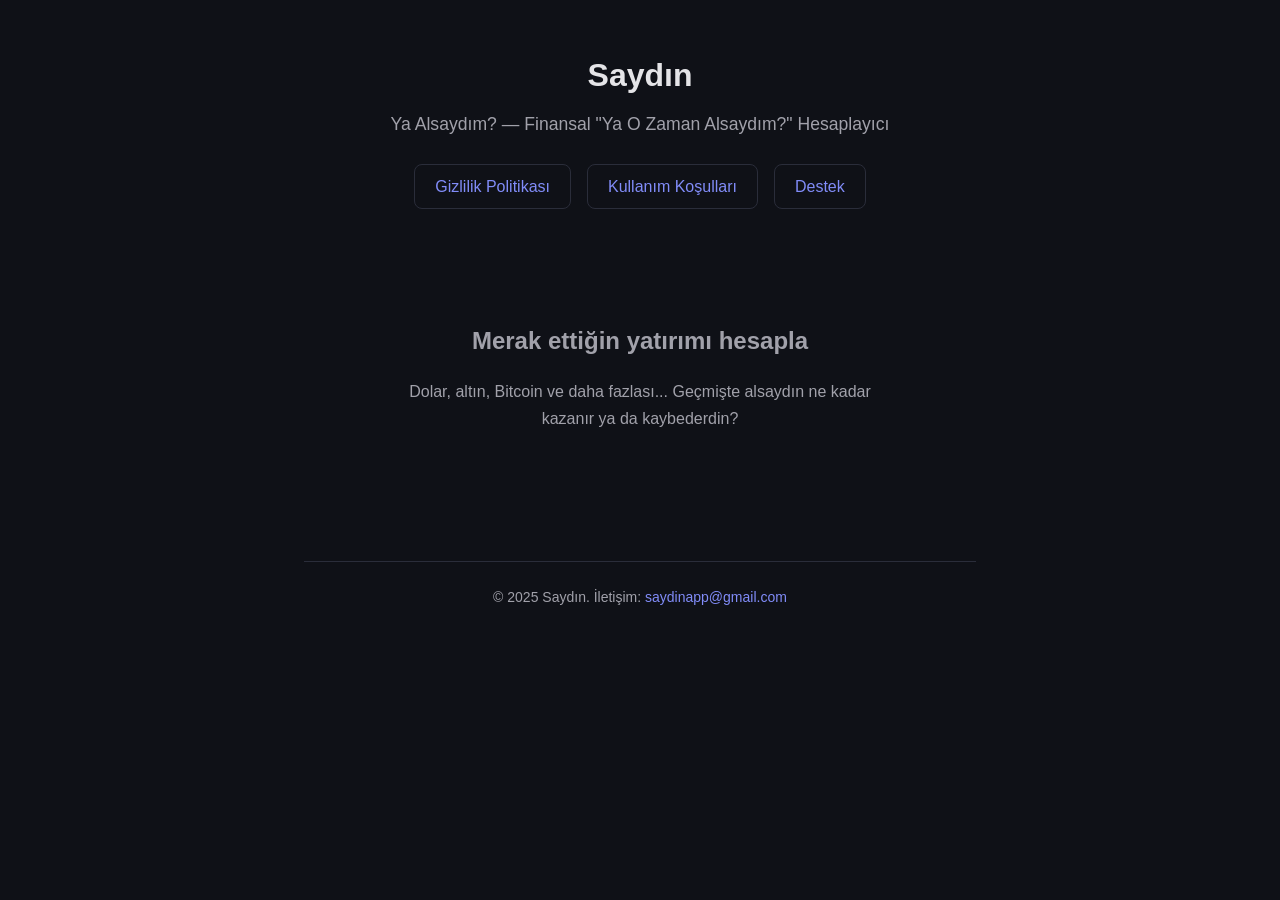
==== docs/index.html @ 5fec0327 "docs: site sayfalarını docs/ altına taşı (GitHub Pages uyumu) Co-Authored-By: Claude Opus 4.6 <norep" ====
<!DOCTYPE html>
<html lang="tr">
<head>
    <meta charset="UTF-8">
    <meta name="viewport" content="width=device-width, initial-scale=1.0">
    <title>Saydın — Ya Alsaydım?</title>
    <style>
        :root {
            --bg: #0f1117;
            --surface: #1a1d27;
            --border: #2a2d3a;
            --text: #e4e4e7;
            --text-muted: #a1a1aa;
            --accent: #6366f1;
            --accent-light: #818cf8;
        }
        * { margin: 0; padding: 0; box-sizing: border-box; }
        body {
            font-family: -apple-system, BlinkMacSystemFont, 'Segoe UI', Roboto, sans-serif;
            background: var(--bg);
            color: var(--text);
            line-height: 1.7;
        }
        .container {
            max-width: 720px;
            margin: 0 auto;
            padding: 48px 24px;
        }
        header {
            text-align: center;
            margin-bottom: 48px;
        }
        header h1 {
            font-size: 2rem;
            font-weight: 700;
            margin-bottom: 8px;
        }
        header p {
            color: var(--text-muted);
            font-size: 1.1rem;
        }
        nav {
            display: flex;
            gap: 16px;
            justify-content: center;
            margin-top: 24px;
        }
        nav a {
            color: var(--accent-light);
            text-decoration: none;
            padding: 8px 20px;
            border: 1px solid var(--border);
            border-radius: 8px;
            transition: all 0.2s;
        }
        nav a:hover {
            background: var(--surface);
            border-color: var(--accent);
        }
        .hero {
            text-align: center;
            padding: 64px 0;
        }
        .hero h2 {
            font-size: 1.5rem;
            margin-bottom: 16px;
            color: var(--text-muted);
        }
        .hero p {
            color: var(--text-muted);
            max-width: 500px;
            margin: 0 auto;
        }
        footer {
            text-align: center;
            margin-top: 64px;
            padding-top: 24px;
            border-top: 1px solid var(--border);
            color: var(--text-muted);
            font-size: 0.875rem;
        }
        footer a { color: var(--accent-light); text-decoration: none; }
    </style>
</head>
<body>
    <div class="container">
        <header>
            <h1>Saydın</h1>
            <p>Ya Alsaydım? — Finansal "Ya O Zaman Alsaydım?" Hesaplayıcı</p>
            <nav>
                <a href="privacy-policy.html">Gizlilik Politikası</a>
                <a href="terms.html">Kullanım Koşulları</a>
                <a href="support.html">Destek</a>
            </nav>
        </header>

        <div class="hero">
            <h2>Merak ettiğin yatırımı hesapla</h2>
            <p>Dolar, altın, Bitcoin ve daha fazlası... Geçmişte alsaydın ne kadar kazanır ya da kaybederdin?</p>
        </div>

        <footer>
            <p>&copy; 2025 Saydın. İletişim: <a href="mailto:saydinapp@gmail.com">saydinapp@gmail.com</a></p>
        </footer>
    </div>
</body>
</html>
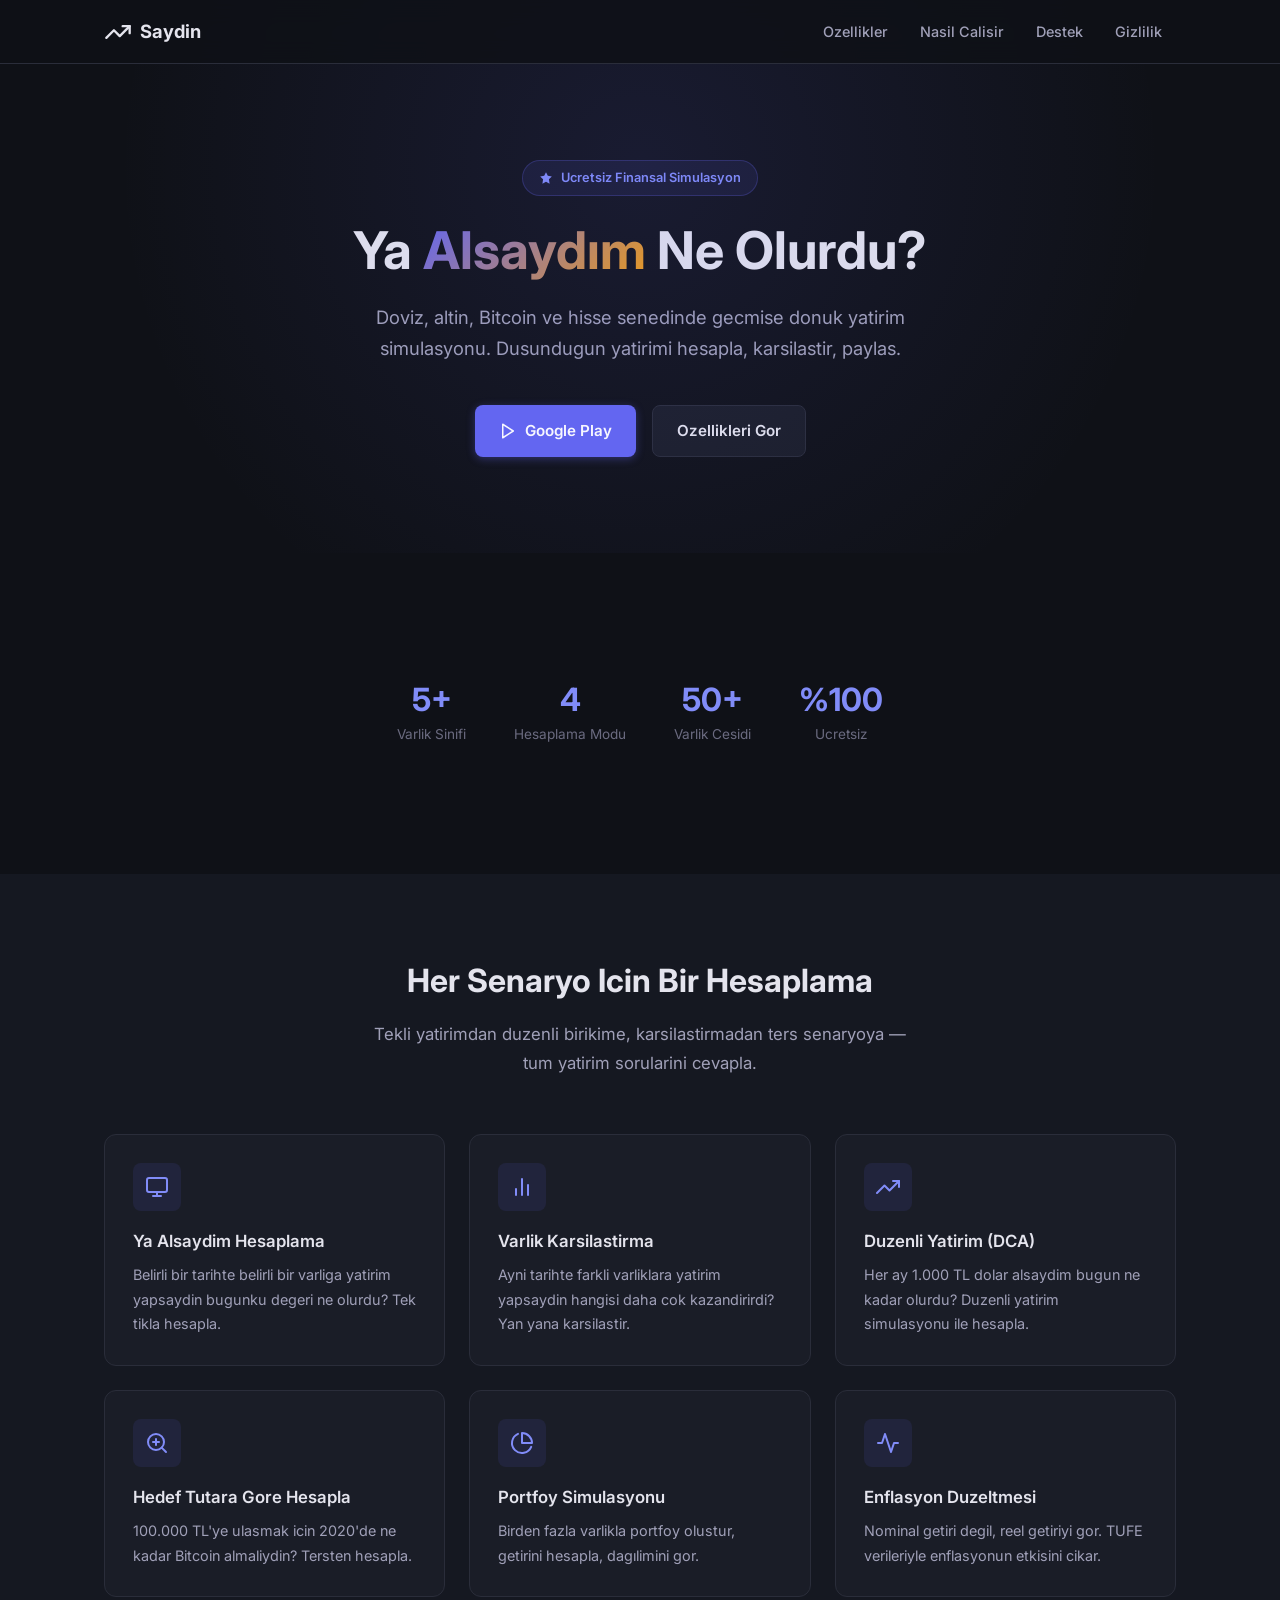
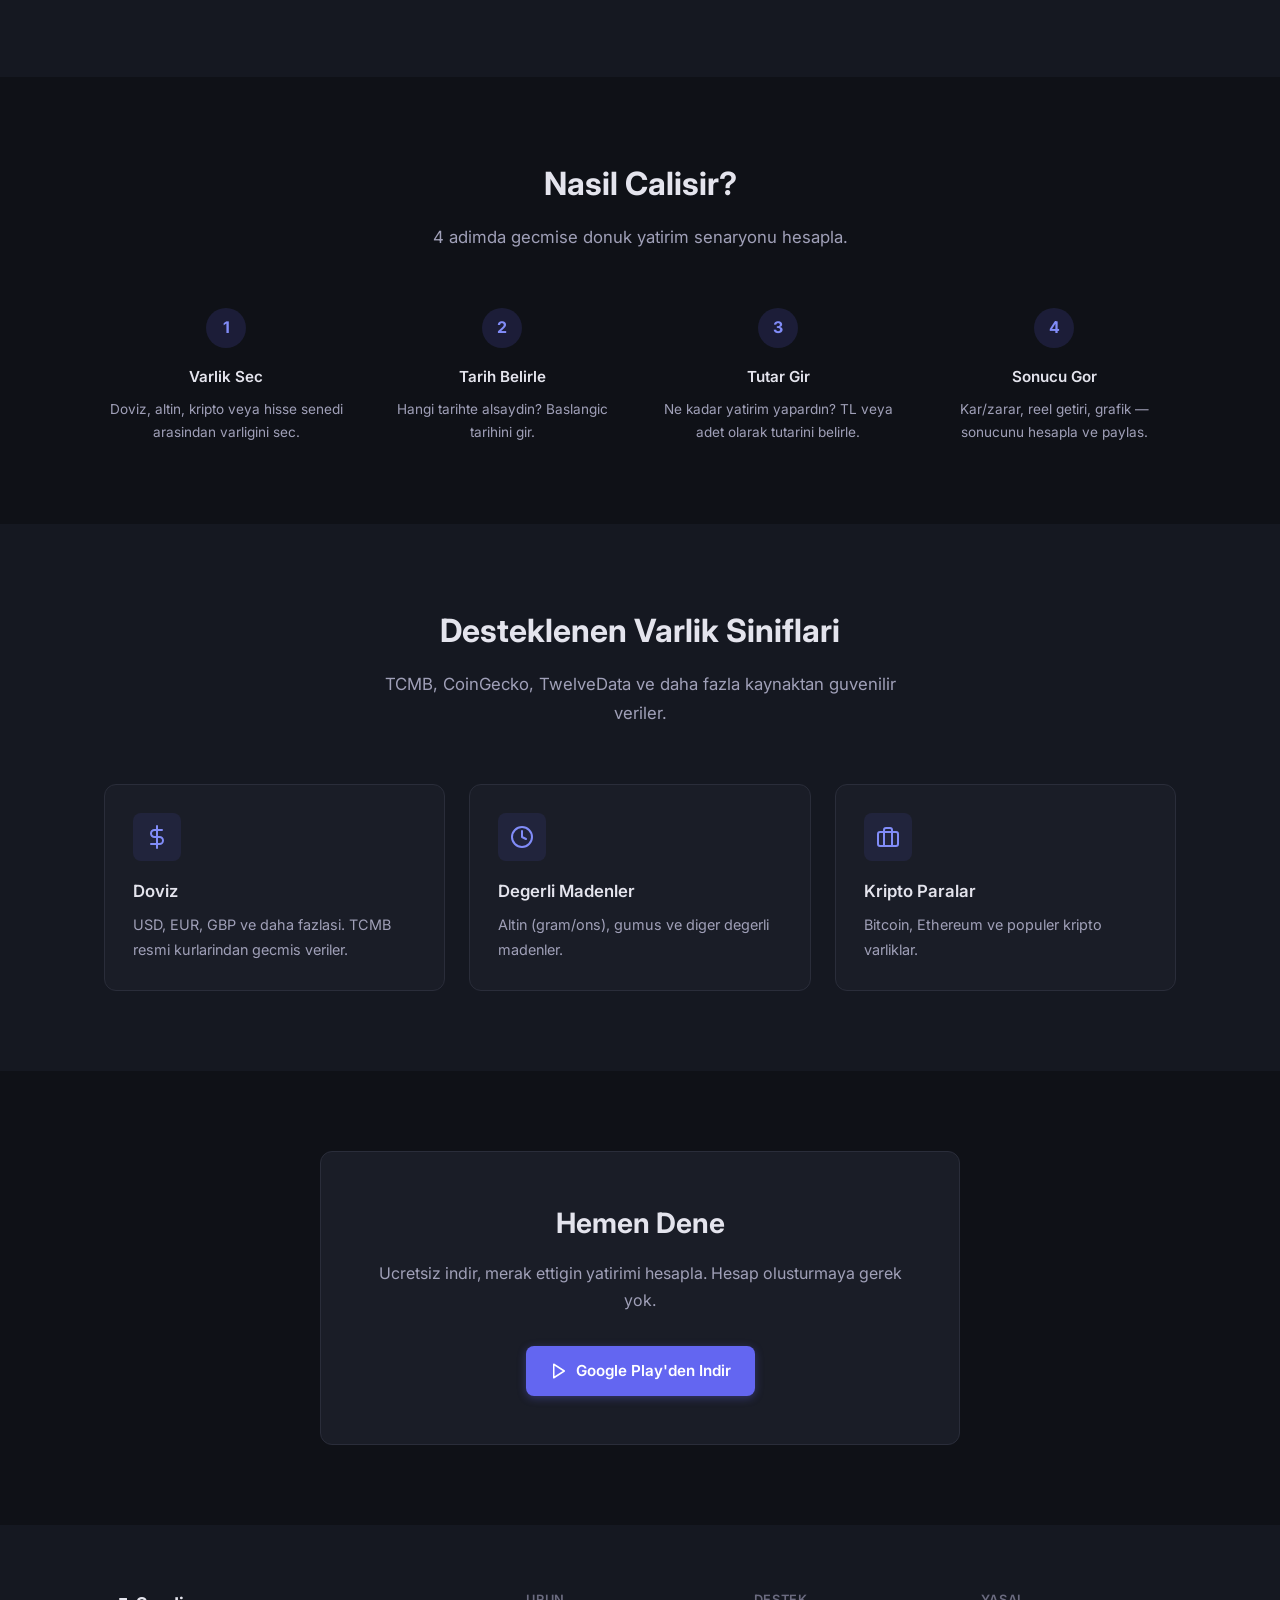
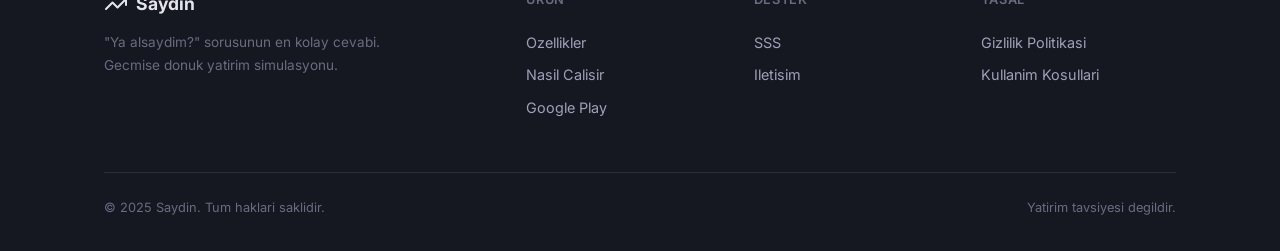
==== commit 30ca22c2: "site update" ====
--- a/docs/index.html
+++ b/docs/index.html
@@ -1,107 +1,268 @@
 <!DOCTYPE html>
 <html lang="tr">
 <head>
-    <meta charset="UTF-8">
-    <meta name="viewport" content="width=device-width, initial-scale=1.0">
-    <title>Saydın — Ya Alsaydım?</title>
-    <style>
-        :root {
-            --bg: #0f1117;
-            --surface: #1a1d27;
-            --border: #2a2d3a;
-            --text: #e4e4e7;
-            --text-muted: #a1a1aa;
-            --accent: #6366f1;
-            --accent-light: #818cf8;
-        }
-        * { margin: 0; padding: 0; box-sizing: border-box; }
-        body {
-            font-family: -apple-system, BlinkMacSystemFont, 'Segoe UI', Roboto, sans-serif;
-            background: var(--bg);
-            color: var(--text);
-            line-height: 1.7;
-        }
-        .container {
-            max-width: 720px;
-            margin: 0 auto;
-            padding: 48px 24px;
-        }
-        header {
-            text-align: center;
-            margin-bottom: 48px;
-        }
-        header h1 {
-            font-size: 2rem;
-            font-weight: 700;
-            margin-bottom: 8px;
-        }
-        header p {
-            color: var(--text-muted);
-            font-size: 1.1rem;
-        }
-        nav {
-            display: flex;
-            gap: 16px;
-            justify-content: center;
-            margin-top: 24px;
-        }
-        nav a {
-            color: var(--accent-light);
-            text-decoration: none;
-            padding: 8px 20px;
-            border: 1px solid var(--border);
-            border-radius: 8px;
-            transition: all 0.2s;
-        }
-        nav a:hover {
-            background: var(--surface);
-            border-color: var(--accent);
-        }
-        .hero {
-            text-align: center;
-            padding: 64px 0;
-        }
-        .hero h2 {
-            font-size: 1.5rem;
-            margin-bottom: 16px;
-            color: var(--text-muted);
-        }
-        .hero p {
-            color: var(--text-muted);
-            max-width: 500px;
-            margin: 0 auto;
-        }
-        footer {
-            text-align: center;
-            margin-top: 64px;
-            padding-top: 24px;
-            border-top: 1px solid var(--border);
-            color: var(--text-muted);
-            font-size: 0.875rem;
-        }
-        footer a { color: var(--accent-light); text-decoration: none; }
-    </style>
+  <meta charset="UTF-8">
+  <meta name="viewport" content="width=device-width, initial-scale=1.0">
+  <title>Saydin — Ya Alsaydim?</title>
+  <meta name="description" content="Gecmiste alsaydin ne kadar kazanir ya da kaybederdin? Doviz, altin, kripto ve hisse senedinde yatirim simulasyonu.">
+  <meta name="theme-color" content="#0f1117">
+  <link rel="stylesheet" href="css/style.css">
 </head>
 <body>
-    <div class="container">
-        <header>
-            <h1>Saydın</h1>
-            <p>Ya Alsaydım? — Finansal "Ya O Zaman Alsaydım?" Hesaplayıcı</p>
-            <nav>
-                <a href="privacy-policy.html">Gizlilik Politikası</a>
-                <a href="terms.html">Kullanım Koşulları</a>
-                <a href="support.html">Destek</a>
-            </nav>
-        </header>
-
-        <div class="hero">
-            <h2>Merak ettiğin yatırımı hesapla</h2>
-            <p>Dolar, altın, Bitcoin ve daha fazlası... Geçmişte alsaydın ne kadar kazanır ya da kaybederdin?</p>
-        </div>
-
-        <footer>
-            <p>&copy; 2025 Saydın. İletişim: <a href="mailto:saydinapp@gmail.com">saydinapp@gmail.com</a></p>
-        </footer>
-    </div>
+
+<!-- ── Navbar ───────────────────────────────────────────────── -->
+<nav class="navbar" role="navigation" aria-label="Ana navigasyon">
+  <div class="container">
+    <a href="index.html" class="nav-brand">
+      <svg viewBox="0 0 24 24" fill="none" stroke="currentColor" stroke-width="2" stroke-linecap="round" stroke-linejoin="round">
+        <polyline points="22 7 13.5 15.5 8.5 10.5 2 17"/>
+        <polyline points="16 7 22 7 22 13"/>
+      </svg>
+      Saydin
+    </a>
+
+    <button class="nav-hamburger" aria-expanded="false" aria-label="Menu">
+      <svg viewBox="0 0 24 24" fill="none" stroke="currentColor" stroke-width="2" stroke-linecap="round" stroke-linejoin="round">
+        <line x1="3" y1="6" x2="21" y2="6"/>
+        <line x1="3" y1="12" x2="21" y2="12"/>
+        <line x1="3" y1="18" x2="21" y2="18"/>
+      </svg>
+    </button>
+
+    <ul class="nav-menu">
+      <li><a href="#features">Ozellikler</a></li>
+      <li><a href="#how">Nasil Calisir</a></li>
+      <li><a href="support.html">Destek</a></li>
+      <li><a href="privacy-policy.html">Gizlilik</a></li>
+    </ul>
+  </div>
+</nav>
+
+<!-- ── Hero ─────────────────────────────────────────────────── -->
+<section class="hero">
+  <div class="hero-badge">
+    <svg width="14" height="14" viewBox="0 0 24 24" fill="currentColor"><path d="M12 2l3.09 6.26L22 9.27l-5 4.87L18.18 22 12 18.56 5.82 22 7 14.14 2 9.27l6.91-1.01z"/></svg>
+    Ucretsiz Finansal Simulasyon
+  </div>
+
+  <h1>Ya <span class="text-gradient hero-rotate" id="heroWord">Alsayd&#305;m</span> Ne Olurdu?</h1>
+
+  <p class="subtitle">Doviz, altin, Bitcoin ve hisse senedinde gecmise donuk yatirim simulasyonu. Dusundugun yatirimi hesapla, karsilastir, paylas.</p>
+
+  <div class="hero-actions">
+    <a href="https://play.google.com/store/apps/details?id=com.saydin.saydin" class="btn btn-primary" target="_blank" rel="noopener">
+      <svg viewBox="0 0 24 24" fill="none" stroke="currentColor" stroke-width="2" stroke-linecap="round" stroke-linejoin="round"><polygon points="5 3 19 12 5 21 5 3"/></svg>
+      Google Play
+    </a>
+    <a href="#features" class="btn btn-secondary">Ozellikleri Gor</a>
+  </div>
+</section>
+
+<!-- ── Stats ────────────────────────────────────────────────── -->
+<div class="section">
+  <div class="container">
+    <div class="stats-row">
+      <div class="stat-item">
+        <div class="stat-value">5+</div>
+        <div class="stat-label">Varlik Sinifi</div>
+      </div>
+      <div class="stat-item">
+        <div class="stat-value">4</div>
+        <div class="stat-label">Hesaplama Modu</div>
+      </div>
+      <div class="stat-item">
+        <div class="stat-value">50+</div>
+        <div class="stat-label">Varlik Cesidi</div>
+      </div>
+      <div class="stat-item">
+        <div class="stat-value">%100</div>
+        <div class="stat-label">Ucretsiz</div>
+      </div>
+    </div>
+  </div>
+</div>
+
+<!-- ── Features ─────────────────────────────────────────────── -->
+<section id="features" class="section section-alt">
+  <div class="container">
+    <div class="section-header">
+      <h2>Her Senaryo Icin Bir Hesaplama</h2>
+      <p>Tekli yatirimdan duzenli birikime, karsilastirmadan ters senaryoya — tum yatirim sorularini cevapla.</p>
+    </div>
+
+    <div class="features-grid">
+      <!-- 1 -->
+      <div class="feature-card">
+        <div class="feature-icon">
+          <svg viewBox="0 0 24 24" fill="none" stroke="currentColor" stroke-width="2" stroke-linecap="round" stroke-linejoin="round"><rect x="2" y="3" width="20" height="14" rx="2"/><line x1="8" y1="21" x2="16" y2="21"/><line x1="12" y1="17" x2="12" y2="21"/></svg>
+        </div>
+        <h3>Ya Alsaydim Hesaplama</h3>
+        <p>Belirli bir tarihte belirli bir varliga yatirim yapsaydin bugunku degeri ne olurdu? Tek tikla hesapla.</p>
+      </div>
+      <!-- 2 -->
+      <div class="feature-card">
+        <div class="feature-icon">
+          <svg viewBox="0 0 24 24" fill="none" stroke="currentColor" stroke-width="2" stroke-linecap="round" stroke-linejoin="round"><line x1="18" y1="20" x2="18" y2="10"/><line x1="12" y1="20" x2="12" y2="4"/><line x1="6" y1="20" x2="6" y2="14"/></svg>
+        </div>
+        <h3>Varlik Karsilastirma</h3>
+        <p>Ayni tarihte farkli varliklara yatirim yapsaydin hangisi daha cok kazandirirdi? Yan yana karsilastir.</p>
+      </div>
+      <!-- 3 -->
+      <div class="feature-card">
+        <div class="feature-icon">
+          <svg viewBox="0 0 24 24" fill="none" stroke="currentColor" stroke-width="2" stroke-linecap="round" stroke-linejoin="round"><polyline points="23 6 13.5 15.5 8.5 10.5 1 18"/><polyline points="17 6 23 6 23 12"/></svg>
+        </div>
+        <h3>Duzenli Yatirim (DCA)</h3>
+        <p>Her ay 1.000 TL dolar alsaydim bugun ne kadar olurdu? Duzenli yatirim simulasyonu ile hesapla.</p>
+      </div>
+      <!-- 4 -->
+      <div class="feature-card">
+        <div class="feature-icon">
+          <svg viewBox="0 0 24 24" fill="none" stroke="currentColor" stroke-width="2" stroke-linecap="round" stroke-linejoin="round"><circle cx="11" cy="11" r="8"/><line x1="21" y1="21" x2="16.65" y2="16.65"/><line x1="8" y1="11" x2="14" y2="11"/><line x1="11" y1="8" x2="11" y2="14"/></svg>
+        </div>
+        <h3>Hedef Tutara Gore Hesapla</h3>
+        <p>100.000 TL'ye ulasmak icin 2020'de ne kadar Bitcoin almaliydin? Tersten hesapla.</p>
+      </div>
+      <!-- 5 -->
+      <div class="feature-card">
+        <div class="feature-icon">
+          <svg viewBox="0 0 24 24" fill="none" stroke="currentColor" stroke-width="2" stroke-linecap="round" stroke-linejoin="round"><path d="M21.21 15.89A10 10 0 1 1 8 2.83"/><path d="M22 12A10 10 0 0 0 12 2v10z"/></svg>
+        </div>
+        <h3>Portfoy Simulasyonu</h3>
+        <p>Birden fazla varlikla portfoy olustur, getirini hesapla, dagılimini gor.</p>
+      </div>
+      <!-- 6 -->
+      <div class="feature-card">
+        <div class="feature-icon">
+          <svg viewBox="0 0 24 24" fill="none" stroke="currentColor" stroke-width="2" stroke-linecap="round" stroke-linejoin="round"><polyline points="22 12 18 12 15 21 9 3 6 12 2 12"/></svg>
+        </div>
+        <h3>Enflasyon Duzeltmesi</h3>
+        <p>Nominal getiri degil, reel getiriyi gor. TUFE verileriyle enflasyonun etkisini cikar.</p>
+      </div>
+    </div>
+  </div>
+</section>
+
+<!-- ── How It Works ─────────────────────────────────────────── -->
+<section id="how" class="section">
+  <div class="container">
+    <div class="section-header">
+      <h2>Nasil Calisir?</h2>
+      <p>4 adimda gecmise donuk yatirim senaryonu hesapla.</p>
+    </div>
+
+    <div class="steps-grid">
+      <div class="step-card">
+        <div class="step-number">1</div>
+        <h3>Varlik Sec</h3>
+        <p>Doviz, altin, kripto veya hisse senedi arasindan varligini sec.</p>
+      </div>
+      <div class="step-card">
+        <div class="step-number">2</div>
+        <h3>Tarih Belirle</h3>
+        <p>Hangi tarihte alsaydin? Baslangic tarihini gir.</p>
+      </div>
+      <div class="step-card">
+        <div class="step-number">3</div>
+        <h3>Tutar Gir</h3>
+        <p>Ne kadar yatirim yapardın? TL veya adet olarak tutarini belirle.</p>
+      </div>
+      <div class="step-card">
+        <div class="step-number">4</div>
+        <h3>Sonucu Gor</h3>
+        <p>Kar/zarar, reel getiri, grafik — sonucunu hesapla ve paylas.</p>
+      </div>
+    </div>
+  </div>
+</section>
+
+<!-- ── Assets ───────────────────────────────────────────────── -->
+<section class="section section-alt">
+  <div class="container">
+    <div class="section-header">
+      <h2>Desteklenen Varlik Siniflari</h2>
+      <p>TCMB, CoinGecko, TwelveData ve daha fazla kaynaktan guvenilir veriler.</p>
+    </div>
+
+    <div class="features-grid">
+      <div class="feature-card">
+        <div class="feature-icon">
+          <svg viewBox="0 0 24 24" fill="none" stroke="currentColor" stroke-width="2" stroke-linecap="round" stroke-linejoin="round"><line x1="12" y1="1" x2="12" y2="23"/><path d="M17 5H9.5a3.5 3.5 0 0 0 0 7h5a3.5 3.5 0 0 1 0 7H6"/></svg>
+        </div>
+        <h3>Doviz</h3>
+        <p>USD, EUR, GBP ve daha fazlasi. TCMB resmi kurlarindan gecmis veriler.</p>
+      </div>
+      <div class="feature-card">
+        <div class="feature-icon">
+          <svg viewBox="0 0 24 24" fill="none" stroke="currentColor" stroke-width="2" stroke-linecap="round" stroke-linejoin="round"><circle cx="12" cy="12" r="10"/><path d="M12 6v6l4 2"/></svg>
+        </div>
+        <h3>Degerli Madenler</h3>
+        <p>Altin (gram/ons), gumus ve diger degerli madenler.</p>
+      </div>
+      <div class="feature-card">
+        <div class="feature-icon">
+          <svg viewBox="0 0 24 24" fill="none" stroke="currentColor" stroke-width="2" stroke-linecap="round" stroke-linejoin="round"><rect x="2" y="7" width="20" height="14" rx="2" ry="2"/><path d="M16 21V5a2 2 0 0 0-2-2h-4a2 2 0 0 0-2 2v16"/></svg>
+        </div>
+        <h3>Kripto Paralar</h3>
+        <p>Bitcoin, Ethereum ve populer kripto varliklar.</p>
+      </div>
+    </div>
+  </div>
+</section>
+
+<!-- ── CTA ──────────────────────────────────────────────────── -->
+<section class="section">
+  <div class="container">
+    <div class="cta-card">
+      <h2>Hemen Dene</h2>
+      <p>Ucretsiz indir, merak ettigin yatirimi hesapla. Hesap olusturmaya gerek yok.</p>
+      <a href="https://play.google.com/store/apps/details?id=com.saydin.saydin" class="btn btn-primary" target="_blank" rel="noopener">
+        <svg viewBox="0 0 24 24" fill="none" stroke="currentColor" stroke-width="2" stroke-linecap="round" stroke-linejoin="round"><polygon points="5 3 19 12 5 21 5 3"/></svg>
+        Google Play'den Indir
+      </a>
+    </div>
+  </div>
+</section>
+
+<!-- ── Footer ──────────────────────────────────────────────── -->
+<footer class="footer">
+  <div class="container">
+    <div class="footer-grid">
+      <div class="footer-brand">
+        <div class="footer-brand-name">
+          <svg width="24" height="24" viewBox="0 0 24 24" fill="none" stroke="currentColor" stroke-width="2" stroke-linecap="round" stroke-linejoin="round"><polyline points="22 7 13.5 15.5 8.5 10.5 2 17"/><polyline points="16 7 22 7 22 13"/></svg>
+          Saydin
+        </div>
+        <p>"Ya alsaydim?" sorusunun en kolay cevabi. Gecmise donuk yatirim simulasyonu.</p>
+      </div>
+
+      <div class="footer-col">
+        <h4>Urun</h4>
+        <a href="#features">Ozellikler</a>
+        <a href="#how">Nasil Calisir</a>
+        <a href="https://play.google.com/store/apps/details?id=com.saydin.saydin" target="_blank" rel="noopener">Google Play</a>
+      </div>
+
+      <div class="footer-col">
+        <h4>Destek</h4>
+        <a href="support.html">SSS</a>
+        <a href="mailto:saydinapp@gmail.com">Iletisim</a>
+      </div>
+
+      <div class="footer-col">
+        <h4>Yasal</h4>
+        <a href="privacy-policy.html">Gizlilik Politikasi</a>
+        <a href="terms.html">Kullanim Kosullari</a>
+      </div>
+    </div>
+
+    <div class="footer-bottom">
+      <span>&copy; 2025 Saydin. Tum haklari saklidir.</span>
+      <span>Yatirim tavsiyesi degildir.</span>
+    </div>
+  </div>
+</footer>
+
+<script src="js/main.js"></script>
 </body>
 </html>
--- a/docs/css/style.css
+++ b/docs/css/style.css
@@ -0,0 +1,375 @@
+/* ============================================================
+   Saydin — Site Stylesheet
+   Dark-first, responsive, Inter font, Indigo accent
+   ============================================================ */
+
+/* --- Fonts ------------------------------------------------- */
+@import url('https://fonts.googleapis.com/css2?family=Inter:wght@400;500;600;700&display=swap');
+
+/* --- Design Tokens ----------------------------------------- */
+:root {
+  --primary: #6366f1;
+  --primary-dark: #4f46e5;
+  --primary-light: #818cf8;
+  --accent: #f59e0b;
+  --green: #22c55e;
+  --red: #ef4444;
+
+  --bg: #0f1117;
+  --bg-alt: #151821;
+  --bg-card: #1a1d27;
+  --text: #e4e4ed;
+  --text-secondary: #a0a0b8;
+  --text-muted: #6b6b80;
+  --border: #2a2d3a;
+
+  --font: 'Inter', -apple-system, BlinkMacSystemFont, 'Segoe UI', Roboto, sans-serif;
+  --max-width: 1120px;
+  --radius: 12px;
+  --radius-sm: 8px;
+  --shadow: 0 1px 3px rgba(0,0,0,.2), 0 4px 12px rgba(0,0,0,.15);
+  --shadow-lg: 0 4px 16px rgba(0,0,0,.25), 0 12px 40px rgba(0,0,0,.2);
+  --transition: .25s cubic-bezier(.4,0,.2,1);
+}
+
+/* --- Reset ------------------------------------------------- */
+*, *::before, *::after { margin: 0; padding: 0; box-sizing: border-box; }
+
+html { scroll-behavior: smooth; }
+
+body {
+  font-family: var(--font);
+  background: var(--bg);
+  color: var(--text);
+  line-height: 1.7;
+  -webkit-font-smoothing: antialiased;
+}
+
+a { color: var(--primary-light); text-decoration: none; transition: color var(--transition); }
+a:hover { color: var(--primary); }
+
+img { max-width: 100%; height: auto; display: block; }
+
+::selection { background: rgba(99,102,241,.3); color: #fff; }
+
+/* --- Scrollbar --------------------------------------------- */
+::-webkit-scrollbar { width: 6px; height: 6px; }
+::-webkit-scrollbar-track { background: transparent; }
+::-webkit-scrollbar-thumb { background: var(--border); border-radius: 3px; }
+::-webkit-scrollbar-thumb:hover { background: var(--text-muted); }
+
+/* --- Utilities --------------------------------------------- */
+.container { max-width: var(--max-width); margin: 0 auto; padding: 0 1.5rem; }
+.container-narrow { max-width: 720px; margin: 0 auto; padding: 0 1.5rem; }
+.section { padding: 5rem 0; }
+.section-alt { background: var(--bg-alt); }
+.text-center { text-align: center; }
+.text-gradient {
+  background: linear-gradient(135deg, var(--primary), var(--accent));
+  -webkit-background-clip: text;
+  -webkit-text-fill-color: transparent;
+  background-clip: text;
+}
+.sr-only {
+  position: absolute; width: 1px; height: 1px; padding: 0;
+  margin: -1px; overflow: hidden; clip: rect(0,0,0,0);
+  white-space: nowrap; border-width: 0;
+}
+
+/* --- Section Header ---------------------------------------- */
+.section-header { text-align: center; margin-bottom: 3.5rem; }
+.section-header h2 { font-size: 2rem; font-weight: 700; margin-bottom: .75rem; }
+.section-header p { color: var(--text-secondary); max-width: 560px; margin: 0 auto; font-size: 1.05rem; }
+
+/* ============================================================
+   NAVBAR
+   ============================================================ */
+.navbar {
+  position: fixed; top: 0; left: 0; right: 0; z-index: 100;
+  height: 64px;
+  background: rgba(15,17,23,.85);
+  backdrop-filter: blur(12px);
+  -webkit-backdrop-filter: blur(12px);
+  border-bottom: 1px solid var(--border);
+  display: flex; align-items: center;
+}
+.navbar .container {
+  display: flex; align-items: center; justify-content: space-between; width: 100%;
+}
+.nav-brand {
+  display: flex; align-items: center; gap: .5rem;
+  font-size: 1.15rem; font-weight: 700; color: var(--text);
+  text-decoration: none;
+}
+.nav-brand:hover { color: var(--text); }
+.nav-brand svg { width: 28px; height: 28px; }
+
+.nav-menu { display: flex; align-items: center; gap: .25rem; list-style: none; }
+.nav-menu a {
+  padding: .5rem .875rem; border-radius: var(--radius-sm);
+  color: var(--text-secondary); font-size: .9rem; font-weight: 500;
+  transition: all var(--transition);
+}
+.nav-menu a:hover, .nav-menu a.active {
+  color: var(--text); background: rgba(99,102,241,.1);
+}
+
+.nav-hamburger {
+  display: none; background: none; border: none; cursor: pointer;
+  color: var(--text); padding: .5rem;
+}
+.nav-hamburger svg { width: 24px; height: 24px; }
+
+@media (max-width: 768px) {
+  .nav-hamburger { display: flex; }
+  .nav-menu {
+    display: none; position: absolute; top: 64px; left: 0; right: 0;
+    background: rgba(15,17,23,.97); backdrop-filter: blur(12px);
+    flex-direction: column; padding: 1rem; gap: .25rem;
+    border-bottom: 1px solid var(--border);
+  }
+  .nav-menu.open { display: flex; }
+  .nav-menu a { width: 100%; padding: .75rem 1rem; }
+}
+
+/* ============================================================
+   HERO
+   ============================================================ */
+.hero {
+  text-align: center;
+  padding: 10rem 1.5rem 6rem;
+  position: relative; overflow: hidden;
+}
+.hero::before {
+  content: ''; position: absolute; inset: 0;
+  background: radial-gradient(circle at 50% 30%, rgba(99,102,241,.12), transparent 70%);
+  pointer-events: none;
+}
+.hero-badge {
+  display: inline-flex; align-items: center; gap: .5rem;
+  padding: .375rem 1rem; border-radius: 999px;
+  background: rgba(99,102,241,.1); border: 1px solid rgba(99,102,241,.25);
+  font-size: .8rem; font-weight: 600; color: var(--primary-light);
+  margin-bottom: 1.5rem;
+}
+.hero h1 {
+  font-size: clamp(2.25rem, 5vw, 3.25rem);
+  font-weight: 700; line-height: 1.2; margin-bottom: 1.25rem;
+}
+.hero-rotate {
+  display: inline-block;
+  transition: opacity .5s ease, transform .5s ease;
+}
+.hero-rotate.fade-out {
+  opacity: 0;
+  transform: translateY(-12px);
+}
+.hero-rotate.fade-in {
+  opacity: 1;
+  transform: translateY(0);
+}
+.hero .subtitle {
+  color: var(--text-secondary); font-size: 1.15rem;
+  max-width: 540px; margin: 0 auto 2.5rem;
+}
+.hero-actions {
+  display: flex; gap: 1rem; justify-content: center; flex-wrap: wrap;
+}
+
+/* --- Buttons ----------------------------------------------- */
+.btn {
+  display: inline-flex; align-items: center; gap: .5rem;
+  padding: .75rem 1.5rem; border-radius: var(--radius-sm);
+  font-size: .95rem; font-weight: 600; border: none; cursor: pointer;
+  transition: all var(--transition); text-decoration: none;
+}
+.btn-primary {
+  background: var(--primary); color: #fff;
+  box-shadow: 0 2px 8px rgba(99,102,241,.35);
+}
+.btn-primary:hover {
+  background: var(--primary-dark); color: #fff;
+  transform: translateY(-1px);
+  box-shadow: 0 4px 16px rgba(99,102,241,.4);
+}
+.btn-secondary {
+  background: var(--bg-card); color: var(--text);
+  border: 1px solid var(--border);
+}
+.btn-secondary:hover {
+  background: var(--bg-alt); color: var(--text);
+  border-color: var(--primary); transform: translateY(-1px);
+}
+.btn svg { width: 18px; height: 18px; }
+
+/* ============================================================
+   FEATURE CARDS
+   ============================================================ */
+.features-grid {
+  display: grid;
+  grid-template-columns: repeat(3, 1fr);
+  gap: 1.5rem;
+}
+.feature-card {
+  background: var(--bg-card); border: 1px solid var(--border);
+  border-radius: var(--radius); padding: 1.75rem;
+  transition: all var(--transition);
+}
+.feature-card:hover {
+  transform: translateY(-2px);
+  box-shadow: var(--shadow);
+  border-color: rgba(99,102,241,.3);
+}
+.feature-icon {
+  width: 48px; height: 48px; border-radius: var(--radius-sm);
+  background: rgba(99,102,241,.1);
+  display: flex; align-items: center; justify-content: center;
+  margin-bottom: 1rem; color: var(--primary-light);
+}
+.feature-icon svg { width: 24px; height: 24px; }
+.feature-card h3 { font-size: 1.05rem; font-weight: 600; margin-bottom: .5rem; }
+.feature-card p { color: var(--text-secondary); font-size: .9rem; margin: 0; }
+
+@media (max-width: 900px) { .features-grid { grid-template-columns: repeat(2, 1fr); } }
+@media (max-width: 560px) { .features-grid { grid-template-columns: 1fr; } }
+
+/* ============================================================
+   STATS ROW
+   ============================================================ */
+.stats-row {
+  display: flex; justify-content: center; gap: 3rem; flex-wrap: wrap;
+  padding: 3rem 0;
+}
+.stat-item { text-align: center; }
+.stat-value {
+  font-size: 2rem; font-weight: 700; color: var(--primary-light);
+  line-height: 1.2;
+}
+.stat-label { color: var(--text-muted); font-size: .85rem; margin-top: .25rem; }
+
+/* ============================================================
+   HOW IT WORKS
+   ============================================================ */
+.steps-grid {
+  display: grid; grid-template-columns: repeat(4, 1fr); gap: 2rem;
+}
+.step-card { text-align: center; }
+.step-number {
+  width: 40px; height: 40px; border-radius: 50%;
+  background: rgba(99,102,241,.15); color: var(--primary-light);
+  display: inline-flex; align-items: center; justify-content: center;
+  font-size: 1rem; font-weight: 700; margin-bottom: 1rem;
+}
+.step-card h3 { font-size: .95rem; font-weight: 600; margin-bottom: .5rem; }
+.step-card p { color: var(--text-secondary); font-size: .85rem; }
+
+@media (max-width: 768px) { .steps-grid { grid-template-columns: repeat(2, 1fr); } }
+@media (max-width: 480px) { .steps-grid { grid-template-columns: 1fr; } }
+
+/* ============================================================
+   CTA SECTION
+   ============================================================ */
+.cta-card {
+  background: var(--bg-card); border: 1px solid var(--border);
+  border-radius: var(--radius); padding: 3rem;
+  max-width: 640px; margin: 0 auto; text-align: center;
+}
+.cta-card h2 { font-size: 1.75rem; font-weight: 700; margin-bottom: .75rem; }
+.cta-card p { color: var(--text-secondary); margin-bottom: 2rem; }
+
+/* ============================================================
+   FOOTER
+   ============================================================ */
+.footer { background: var(--bg-alt); padding: 4rem 0 2rem; }
+.footer-grid {
+  display: grid; grid-template-columns: 2fr 1fr 1fr 1fr; gap: 2rem;
+}
+.footer-brand { max-width: 280px; }
+.footer-brand-name {
+  display: flex; align-items: center; gap: .5rem;
+  font-size: 1.1rem; font-weight: 700; margin-bottom: .75rem; color: var(--text);
+}
+.footer-brand-name svg { width: 24px; height: 24px; }
+.footer-brand p { color: var(--text-muted); font-size: .85rem; }
+.footer-col h4 {
+  font-size: .8rem; font-weight: 600; text-transform: uppercase;
+  letter-spacing: .05em; color: var(--text-muted); margin-bottom: 1rem;
+}
+.footer-col a {
+  display: block; color: var(--text-secondary); font-size: .9rem;
+  padding: .25rem 0; transition: color var(--transition);
+}
+.footer-col a:hover { color: var(--text); }
+.footer-bottom {
+  display: flex; justify-content: space-between; align-items: center;
+  margin-top: 3rem; padding-top: 1.5rem; border-top: 1px solid var(--border);
+  font-size: .8rem; color: var(--text-muted);
+}
+
+@media (max-width: 768px) {
+  .footer-grid { grid-template-columns: 1fr 1fr; }
+  .footer-brand { grid-column: span 2; max-width: 100%; }
+  .footer-bottom { flex-direction: column; gap: .5rem; text-align: center; }
+}
+@media (max-width: 480px) {
+  .footer-grid { grid-template-columns: 1fr; }
+  .footer-brand { grid-column: span 1; }
+}
+
+/* ============================================================
+   LEGAL PAGES (Privacy, Terms, Support)
+   ============================================================ */
+.legal-page { padding: 8rem 0 5rem; }
+.legal-page .back {
+  display: inline-flex; align-items: center; gap: .375rem;
+  font-size: .9rem; color: var(--text-secondary); margin-bottom: 2rem;
+}
+.legal-page .back:hover { color: var(--primary-light); }
+.legal-page h1 { font-size: 2rem; font-weight: 700; margin-bottom: .5rem; }
+.legal-page .updated {
+  color: var(--text-muted); font-size: .875rem;
+  padding-bottom: 1.5rem; border-bottom: 1px solid var(--border);
+  margin-bottom: 2rem;
+}
+.legal-page h2 {
+  font-size: 1.15rem; font-weight: 600; margin-top: 2.5rem; margin-bottom: .75rem;
+  color: var(--primary-light);
+}
+.legal-page p, .legal-page li { color: var(--text-secondary); margin-bottom: .75rem; }
+.legal-page ul { padding-left: 1.5rem; }
+.legal-page li { margin-bottom: .5rem; }
+.legal-page table { width: 100%; border-collapse: collapse; margin: 1rem 0; }
+.legal-page th, .legal-page td {
+  text-align: left; padding: .625rem .75rem;
+  border-bottom: 1px solid var(--border); font-size: .9rem;
+}
+.legal-page th { color: var(--text); font-weight: 600; }
+.legal-page td { color: var(--text-secondary); }
+
+.highlight-box {
+  background: var(--bg-card); border: 1px solid var(--border);
+  border-radius: var(--radius-sm); padding: 1rem 1.25rem;
+  margin: 1rem 0;
+}
+.highlight-box strong { color: var(--text); }
+
+/* FAQ */
+.faq-item {
+  background: var(--bg-card); border: 1px solid var(--border);
+  border-radius: var(--radius-sm); padding: 1.25rem 1.5rem; margin: .75rem 0;
+  transition: border-color var(--transition);
+}
+.faq-item:hover { border-color: rgba(99,102,241,.3); }
+.faq-item strong { color: var(--text); display: block; margin-bottom: .5rem; font-size: .95rem; }
+.faq-item p { margin: 0; font-size: .9rem; }
+
+/* Contact card */
+.contact-card {
+  background: var(--bg-card); border: 1px solid var(--border);
+  border-radius: var(--radius); padding: 2rem; text-align: center;
+  margin: 1.5rem 0;
+}
+.contact-card .email {
+  display: inline-block; margin-top: .75rem;
+  font-size: 1.15rem; font-weight: 600; color: var(--primary-light);
+}
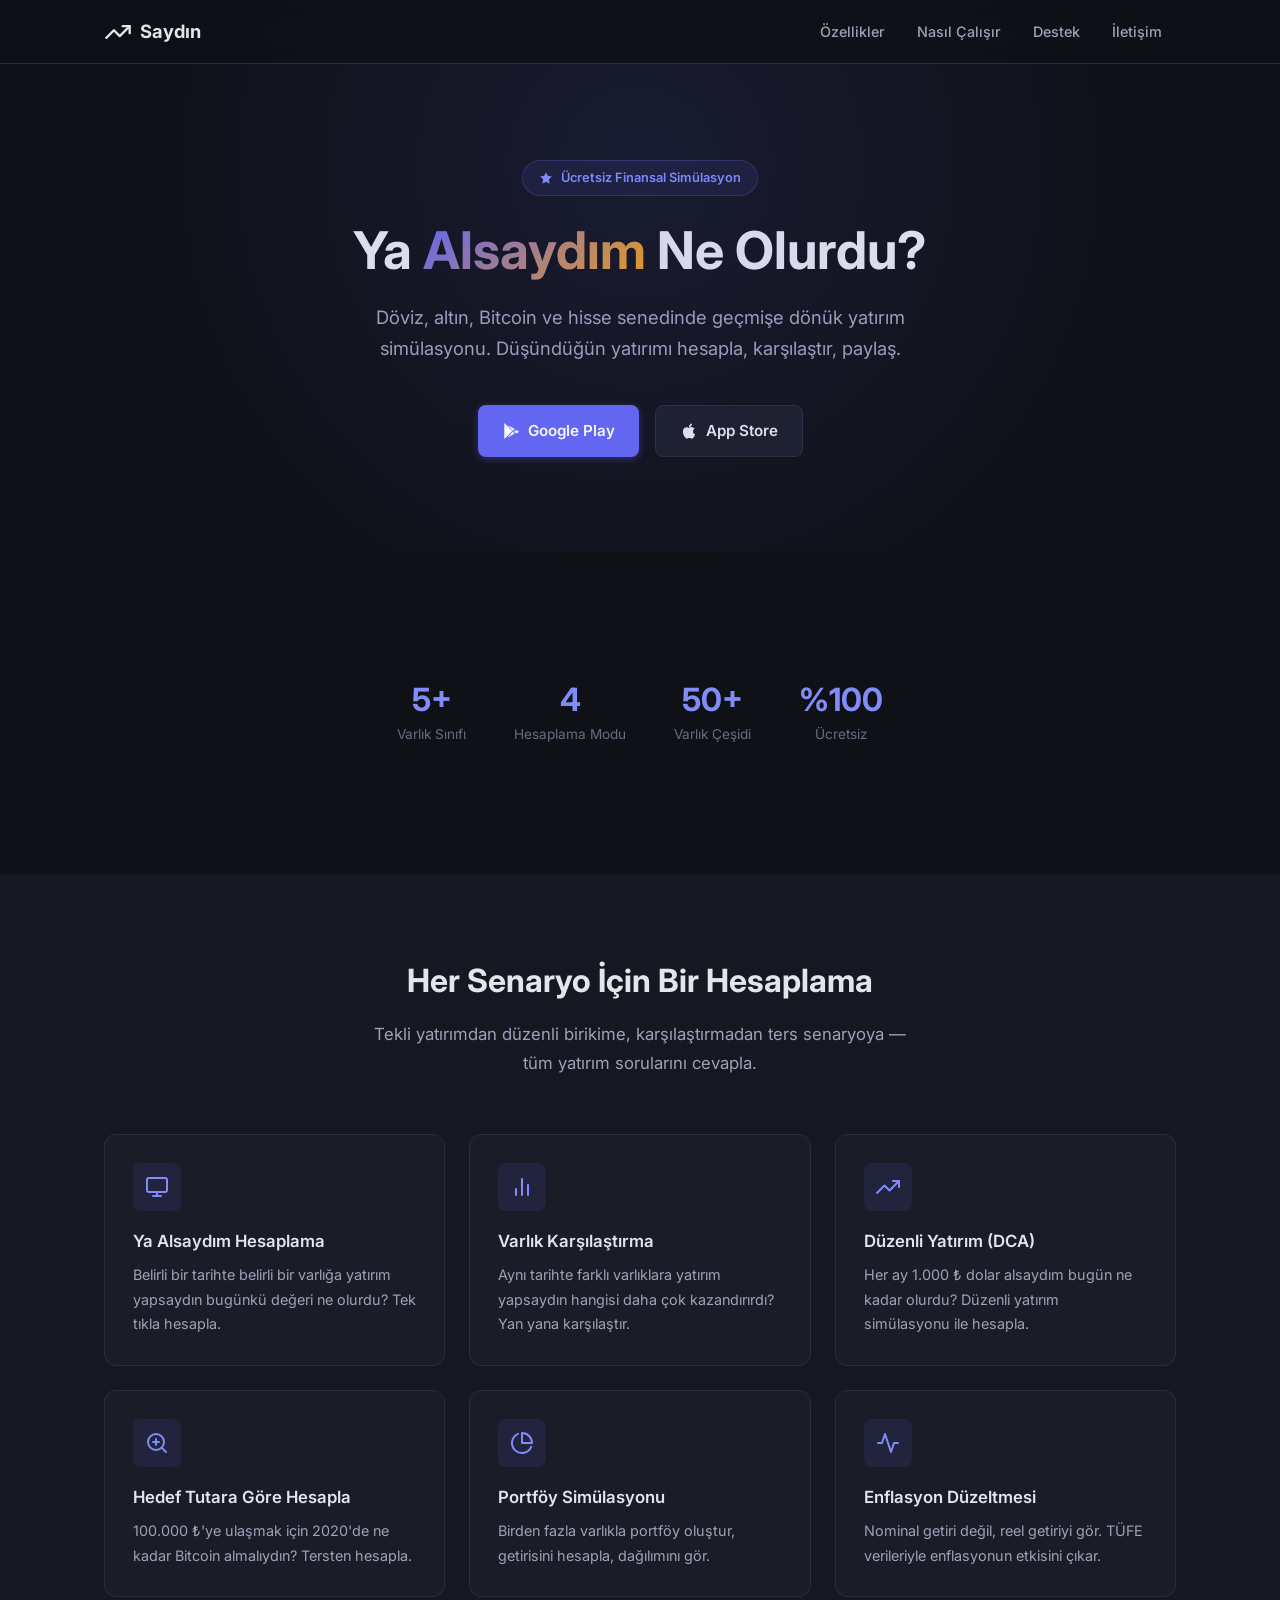
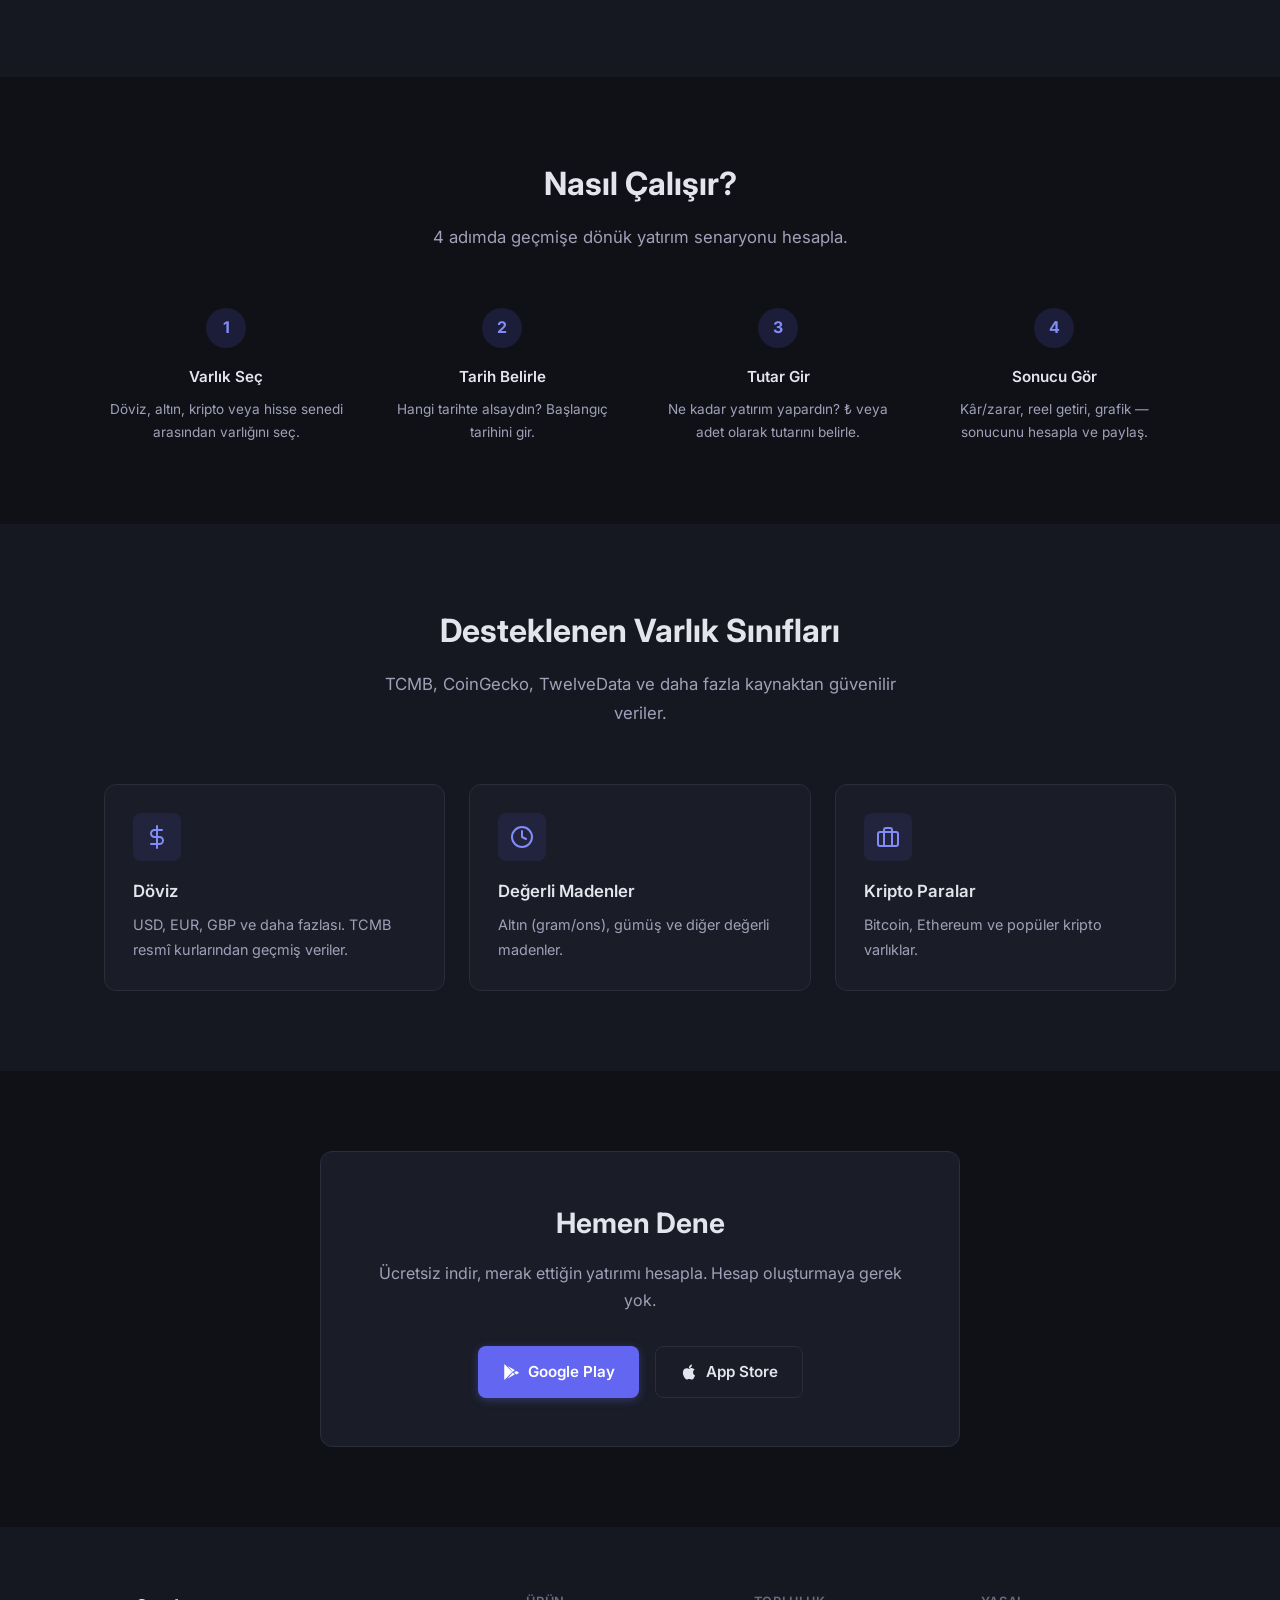
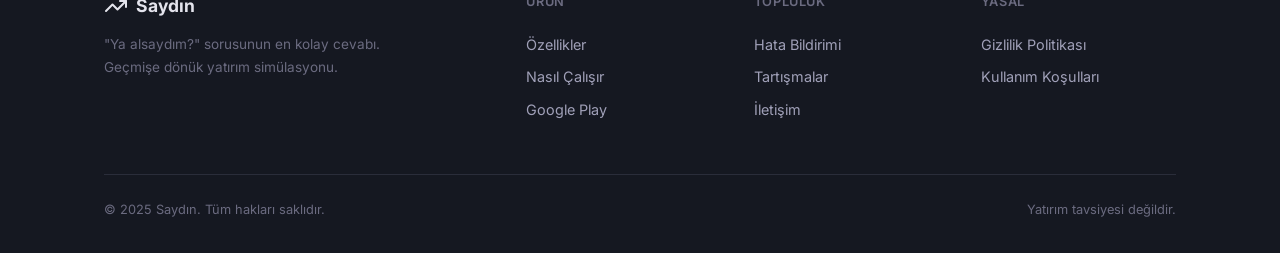
==== commit 23b25874: "Fix typos and improve Turkish language consistency across documentation; add contact page with form " ====
--- a/docs/index.html
+++ b/docs/index.html
@@ -3,8 +3,8 @@
 <head>
   <meta charset="UTF-8">
   <meta name="viewport" content="width=device-width, initial-scale=1.0">
-  <title>Saydin — Ya Alsaydim?</title>
-  <meta name="description" content="Gecmiste alsaydin ne kadar kazanir ya da kaybederdin? Doviz, altin, kripto ve hisse senedinde yatirim simulasyonu.">
+  <title>Saydın — Ya Alsaydım?</title>
+  <meta name="description" content="Geçmişte alsaydın ne kadar kazanır ya da kaybederdin? Döviz, altın, kripto ve hisse senedinde yatırım simülasyonu.">
   <meta name="theme-color" content="#0f1117">
   <link rel="stylesheet" href="css/style.css">
 </head>
@@ -18,10 +18,10 @@
         <polyline points="22 7 13.5 15.5 8.5 10.5 2 17"/>
         <polyline points="16 7 22 7 22 13"/>
       </svg>
-      Saydin
+      Saydın
     </a>
 
-    <button class="nav-hamburger" aria-expanded="false" aria-label="Menu">
+    <button class="nav-hamburger" aria-expanded="false" aria-label="Menü">
       <svg viewBox="0 0 24 24" fill="none" stroke="currentColor" stroke-width="2" stroke-linecap="round" stroke-linejoin="round">
         <line x1="3" y1="6" x2="21" y2="6"/>
         <line x1="3" y1="12" x2="21" y2="12"/>
@@ -30,10 +30,10 @@
     </button>
 
     <ul class="nav-menu">
-      <li><a href="#features">Ozellikler</a></li>
-      <li><a href="#how">Nasil Calisir</a></li>
+      <li><a href="#ozellikler">Özellikler</a></li>
+      <li><a href="#nasil-calisir">Nasıl Çalışır</a></li>
       <li><a href="support.html">Destek</a></li>
-      <li><a href="privacy-policy.html">Gizlilik</a></li>
+      <li><a href="contact.html">İletişim</a></li>
     </ul>
   </div>
 </nav>
@@ -42,29 +42,34 @@
 <section class="hero">
   <div class="hero-badge">
     <svg width="14" height="14" viewBox="0 0 24 24" fill="currentColor"><path d="M12 2l3.09 6.26L22 9.27l-5 4.87L18.18 22 12 18.56 5.82 22 7 14.14 2 9.27l6.91-1.01z"/></svg>
-    Ucretsiz Finansal Simulasyon
-  </div>
-
-  <h1>Ya <span class="text-gradient hero-rotate" id="heroWord">Alsayd&#305;m</span> Ne Olurdu?</h1>
-
-  <p class="subtitle">Doviz, altin, Bitcoin ve hisse senedinde gecmise donuk yatirim simulasyonu. Dusundugun yatirimi hesapla, karsilastir, paylas.</p>
+    Ücretsiz Finansal Simülasyon
+  </div>
+
+  <h1>Ya <span class="text-gradient hero-rotate" id="heroWord">Alsaydım</span> Ne Olurdu?</h1>
+
+  <p class="subtitle">Döviz, altın, Bitcoin ve hisse senedinde geçmişe dönük yatırım simülasyonu. Düşündüğün yatırımı hesapla, karşılaştır, paylaş.</p>
 
   <div class="hero-actions">
     <a href="https://play.google.com/store/apps/details?id=com.saydin.saydin" class="btn btn-primary" target="_blank" rel="noopener">
-      <svg viewBox="0 0 24 24" fill="none" stroke="currentColor" stroke-width="2" stroke-linecap="round" stroke-linejoin="round"><polygon points="5 3 19 12 5 21 5 3"/></svg>
+      <!-- Google Play icon -->
+      <svg width="18" height="18" viewBox="0 0 24 24" fill="currentColor"><path d="M3.61 1.814L13.793 12 3.61 22.186a.996.996 0 0 1-.61-.92V2.734c0-.382.218-.72.61-.92zM14.5 12.707l2.497 2.497-9.69 5.573 7.193-8.07zm2.497-3.21L14.5 11.993 7.307 3.923l9.69 5.573zm1.9 1.09l2.735 1.572a1 1 0 0 1 0 1.682l-2.735 1.572-2.79-2.826 2.79-2z"/></svg>
       Google Play
     </a>
-    <a href="#features" class="btn btn-secondary">Ozellikleri Gor</a>
-  </div>
-</section>
-
-<!-- ── Stats ────────────────────────────────────────────────── -->
+    <a href="#" class="btn btn-secondary" target="_blank" rel="noopener">
+      <!-- Apple icon -->
+      <svg width="18" height="18" viewBox="0 0 24 24" fill="currentColor"><path d="M18.71 19.5c-.83 1.24-1.71 2.45-3.05 2.47-1.34.03-1.77-.79-3.29-.79-1.53 0-2 .77-3.27.82-1.31.05-2.3-1.32-3.14-2.53C4.25 17 2.94 12.45 4.7 9.39c.87-1.52 2.43-2.48 4.12-2.51 1.28-.02 2.5.87 3.29.87.78 0 2.26-1.07 3.8-.91.65.03 2.47.26 3.64 1.98-.09.06-2.17 1.28-2.15 3.81.03 3.02 2.65 4.03 2.68 4.04-.03.07-.42 1.44-1.38 2.83M13 3.5c.73-.83 1.94-1.46 2.94-1.5.13 1.17-.34 2.35-1.04 3.19-.69.85-1.83 1.51-2.95 1.42-.15-1.15.41-2.35 1.05-3.11z"/></svg>
+      App Store
+    </a>
+  </div>
+</section>
+
+<!-- ── İstatistikler ────────────────────────────────────────── -->
 <div class="section">
   <div class="container">
     <div class="stats-row">
       <div class="stat-item">
         <div class="stat-value">5+</div>
-        <div class="stat-label">Varlik Sinifi</div>
+        <div class="stat-label">Varlık Sınıfı</div>
       </div>
       <div class="stat-item">
         <div class="stat-value">4</div>
@@ -72,116 +77,115 @@
       </div>
       <div class="stat-item">
         <div class="stat-value">50+</div>
-        <div class="stat-label">Varlik Cesidi</div>
+        <div class="stat-label">Varlık Çeşidi</div>
       </div>
       <div class="stat-item">
         <div class="stat-value">%100</div>
-        <div class="stat-label">Ucretsiz</div>
+        <div class="stat-label">Ücretsiz</div>
       </div>
     </div>
   </div>
 </div>
 
-<!-- ── Features ─────────────────────────────────────────────── -->
-<section id="features" class="section section-alt">
+<!-- ── Özellikler ───────────────────────────────────────────── -->
+<section id="ozellikler" class="section section-alt">
   <div class="container">
     <div class="section-header">
-      <h2>Her Senaryo Icin Bir Hesaplama</h2>
-      <p>Tekli yatirimdan duzenli birikime, karsilastirmadan ters senaryoya — tum yatirim sorularini cevapla.</p>
+      <h2>Her Senaryo İçin Bir Hesaplama</h2>
+      <p>Tekli yatırımdan düzenli birikime, karşılaştırmadan ters senaryoya — tüm yatırım sorularını cevapla.</p>
     </div>
 
     <div class="features-grid">
-      <!-- 1 -->
       <div class="feature-card">
         <div class="feature-icon">
           <svg viewBox="0 0 24 24" fill="none" stroke="currentColor" stroke-width="2" stroke-linecap="round" stroke-linejoin="round"><rect x="2" y="3" width="20" height="14" rx="2"/><line x1="8" y1="21" x2="16" y2="21"/><line x1="12" y1="17" x2="12" y2="21"/></svg>
         </div>
-        <h3>Ya Alsaydim Hesaplama</h3>
-        <p>Belirli bir tarihte belirli bir varliga yatirim yapsaydin bugunku degeri ne olurdu? Tek tikla hesapla.</p>
-      </div>
-      <!-- 2 -->
+        <h3>Ya Alsaydım Hesaplama</h3>
+        <p>Belirli bir tarihte belirli bir varlığa yatırım yapsaydın bugünkü değeri ne olurdu? Tek tıkla hesapla.</p>
+      </div>
+
       <div class="feature-card">
         <div class="feature-icon">
           <svg viewBox="0 0 24 24" fill="none" stroke="currentColor" stroke-width="2" stroke-linecap="round" stroke-linejoin="round"><line x1="18" y1="20" x2="18" y2="10"/><line x1="12" y1="20" x2="12" y2="4"/><line x1="6" y1="20" x2="6" y2="14"/></svg>
         </div>
-        <h3>Varlik Karsilastirma</h3>
-        <p>Ayni tarihte farkli varliklara yatirim yapsaydin hangisi daha cok kazandirirdi? Yan yana karsilastir.</p>
-      </div>
-      <!-- 3 -->
+        <h3>Varlık Karşılaştırma</h3>
+        <p>Aynı tarihte farklı varlıklara yatırım yapsaydın hangisi daha çok kazandırırdı? Yan yana karşılaştır.</p>
+      </div>
+
       <div class="feature-card">
         <div class="feature-icon">
           <svg viewBox="0 0 24 24" fill="none" stroke="currentColor" stroke-width="2" stroke-linecap="round" stroke-linejoin="round"><polyline points="23 6 13.5 15.5 8.5 10.5 1 18"/><polyline points="17 6 23 6 23 12"/></svg>
         </div>
-        <h3>Duzenli Yatirim (DCA)</h3>
-        <p>Her ay 1.000 TL dolar alsaydim bugun ne kadar olurdu? Duzenli yatirim simulasyonu ile hesapla.</p>
-      </div>
-      <!-- 4 -->
+        <h3>Düzenli Yatırım (DCA)</h3>
+        <p>Her ay 1.000 ₺ dolar alsaydım bugün ne kadar olurdu? Düzenli yatırım simülasyonu ile hesapla.</p>
+      </div>
+
       <div class="feature-card">
         <div class="feature-icon">
           <svg viewBox="0 0 24 24" fill="none" stroke="currentColor" stroke-width="2" stroke-linecap="round" stroke-linejoin="round"><circle cx="11" cy="11" r="8"/><line x1="21" y1="21" x2="16.65" y2="16.65"/><line x1="8" y1="11" x2="14" y2="11"/><line x1="11" y1="8" x2="11" y2="14"/></svg>
         </div>
-        <h3>Hedef Tutara Gore Hesapla</h3>
-        <p>100.000 TL'ye ulasmak icin 2020'de ne kadar Bitcoin almaliydin? Tersten hesapla.</p>
-      </div>
-      <!-- 5 -->
+        <h3>Hedef Tutara Göre Hesapla</h3>
+        <p>100.000 ₺'ye ulaşmak için 2020'de ne kadar Bitcoin almalıydın? Tersten hesapla.</p>
+      </div>
+
       <div class="feature-card">
         <div class="feature-icon">
           <svg viewBox="0 0 24 24" fill="none" stroke="currentColor" stroke-width="2" stroke-linecap="round" stroke-linejoin="round"><path d="M21.21 15.89A10 10 0 1 1 8 2.83"/><path d="M22 12A10 10 0 0 0 12 2v10z"/></svg>
         </div>
-        <h3>Portfoy Simulasyonu</h3>
-        <p>Birden fazla varlikla portfoy olustur, getirini hesapla, dagılimini gor.</p>
-      </div>
-      <!-- 6 -->
+        <h3>Portföy Simülasyonu</h3>
+        <p>Birden fazla varlıkla portföy oluştur, getirisini hesapla, dağılımını gör.</p>
+      </div>
+
       <div class="feature-card">
         <div class="feature-icon">
           <svg viewBox="0 0 24 24" fill="none" stroke="currentColor" stroke-width="2" stroke-linecap="round" stroke-linejoin="round"><polyline points="22 12 18 12 15 21 9 3 6 12 2 12"/></svg>
         </div>
-        <h3>Enflasyon Duzeltmesi</h3>
-        <p>Nominal getiri degil, reel getiriyi gor. TUFE verileriyle enflasyonun etkisini cikar.</p>
-      </div>
-    </div>
-  </div>
-</section>
-
-<!-- ── How It Works ─────────────────────────────────────────── -->
-<section id="how" class="section">
+        <h3>Enflasyon Düzeltmesi</h3>
+        <p>Nominal getiri değil, reel getiriyi gör. TÜFE verileriyle enflasyonun etkisini çıkar.</p>
+      </div>
+    </div>
+  </div>
+</section>
+
+<!-- ── Nasıl Çalışır ────────────────────────────────────────── -->
+<section id="nasil-calisir" class="section">
   <div class="container">
     <div class="section-header">
-      <h2>Nasil Calisir?</h2>
-      <p>4 adimda gecmise donuk yatirim senaryonu hesapla.</p>
+      <h2>Nasıl Çalışır?</h2>
+      <p>4 adımda geçmişe dönük yatırım senaryonu hesapla.</p>
     </div>
 
     <div class="steps-grid">
       <div class="step-card">
         <div class="step-number">1</div>
-        <h3>Varlik Sec</h3>
-        <p>Doviz, altin, kripto veya hisse senedi arasindan varligini sec.</p>
+        <h3>Varlık Seç</h3>
+        <p>Döviz, altın, kripto veya hisse senedi arasından varlığını seç.</p>
       </div>
       <div class="step-card">
         <div class="step-number">2</div>
         <h3>Tarih Belirle</h3>
-        <p>Hangi tarihte alsaydin? Baslangic tarihini gir.</p>
+        <p>Hangi tarihte alsaydın? Başlangıç tarihini gir.</p>
       </div>
       <div class="step-card">
         <div class="step-number">3</div>
         <h3>Tutar Gir</h3>
-        <p>Ne kadar yatirim yapardın? TL veya adet olarak tutarini belirle.</p>
+        <p>Ne kadar yatırım yapardın? ₺ veya adet olarak tutarını belirle.</p>
       </div>
       <div class="step-card">
         <div class="step-number">4</div>
-        <h3>Sonucu Gor</h3>
-        <p>Kar/zarar, reel getiri, grafik — sonucunu hesapla ve paylas.</p>
-      </div>
-    </div>
-  </div>
-</section>
-
-<!-- ── Assets ───────────────────────────────────────────────── -->
+        <h3>Sonucu Gör</h3>
+        <p>Kâr/zarar, reel getiri, grafik — sonucunu hesapla ve paylaş.</p>
+      </div>
+    </div>
+  </div>
+</section>
+
+<!-- ── Desteklenen Varlıklar ────────────────────────────────── -->
 <section class="section section-alt">
   <div class="container">
     <div class="section-header">
-      <h2>Desteklenen Varlik Siniflari</h2>
-      <p>TCMB, CoinGecko, TwelveData ve daha fazla kaynaktan guvenilir veriler.</p>
+      <h2>Desteklenen Varlık Sınıfları</h2>
+      <p>TCMB, CoinGecko, TwelveData ve daha fazla kaynaktan güvenilir veriler.</p>
     </div>
 
     <div class="features-grid">
@@ -189,22 +193,22 @@
         <div class="feature-icon">
           <svg viewBox="0 0 24 24" fill="none" stroke="currentColor" stroke-width="2" stroke-linecap="round" stroke-linejoin="round"><line x1="12" y1="1" x2="12" y2="23"/><path d="M17 5H9.5a3.5 3.5 0 0 0 0 7h5a3.5 3.5 0 0 1 0 7H6"/></svg>
         </div>
-        <h3>Doviz</h3>
-        <p>USD, EUR, GBP ve daha fazlasi. TCMB resmi kurlarindan gecmis veriler.</p>
+        <h3>Döviz</h3>
+        <p>USD, EUR, GBP ve daha fazlası. TCMB resmî kurlarından geçmiş veriler.</p>
       </div>
       <div class="feature-card">
         <div class="feature-icon">
           <svg viewBox="0 0 24 24" fill="none" stroke="currentColor" stroke-width="2" stroke-linecap="round" stroke-linejoin="round"><circle cx="12" cy="12" r="10"/><path d="M12 6v6l4 2"/></svg>
         </div>
-        <h3>Degerli Madenler</h3>
-        <p>Altin (gram/ons), gumus ve diger degerli madenler.</p>
+        <h3>Değerli Madenler</h3>
+        <p>Altın (gram/ons), gümüş ve diğer değerli madenler.</p>
       </div>
       <div class="feature-card">
         <div class="feature-icon">
           <svg viewBox="0 0 24 24" fill="none" stroke="currentColor" stroke-width="2" stroke-linecap="round" stroke-linejoin="round"><rect x="2" y="7" width="20" height="14" rx="2" ry="2"/><path d="M16 21V5a2 2 0 0 0-2-2h-4a2 2 0 0 0-2 2v16"/></svg>
         </div>
         <h3>Kripto Paralar</h3>
-        <p>Bitcoin, Ethereum ve populer kripto varliklar.</p>
+        <p>Bitcoin, Ethereum ve popüler kripto varlıklar.</p>
       </div>
     </div>
   </div>
@@ -215,11 +219,17 @@
   <div class="container">
     <div class="cta-card">
       <h2>Hemen Dene</h2>
-      <p>Ucretsiz indir, merak ettigin yatirimi hesapla. Hesap olusturmaya gerek yok.</p>
-      <a href="https://play.google.com/store/apps/details?id=com.saydin.saydin" class="btn btn-primary" target="_blank" rel="noopener">
-        <svg viewBox="0 0 24 24" fill="none" stroke="currentColor" stroke-width="2" stroke-linecap="round" stroke-linejoin="round"><polygon points="5 3 19 12 5 21 5 3"/></svg>
-        Google Play'den Indir
-      </a>
+      <p>Ücretsiz indir, merak ettiğin yatırımı hesapla. Hesap oluşturmaya gerek yok.</p>
+      <div class="hero-actions">
+        <a href="https://play.google.com/store/apps/details?id=com.saydin.saydin" class="btn btn-primary" target="_blank" rel="noopener">
+          <svg width="18" height="18" viewBox="0 0 24 24" fill="currentColor"><path d="M3.61 1.814L13.793 12 3.61 22.186a.996.996 0 0 1-.61-.92V2.734c0-.382.218-.72.61-.92zM14.5 12.707l2.497 2.497-9.69 5.573 7.193-8.07zm2.497-3.21L14.5 11.993 7.307 3.923l9.69 5.573zm1.9 1.09l2.735 1.572a1 1 0 0 1 0 1.682l-2.735 1.572-2.79-2.826 2.79-2z"/></svg>
+          Google Play
+        </a>
+        <a href="#" class="btn btn-secondary" target="_blank" rel="noopener">
+          <svg width="18" height="18" viewBox="0 0 24 24" fill="currentColor"><path d="M18.71 19.5c-.83 1.24-1.71 2.45-3.05 2.47-1.34.03-1.77-.79-3.29-.79-1.53 0-2 .77-3.27.82-1.31.05-2.3-1.32-3.14-2.53C4.25 17 2.94 12.45 4.7 9.39c.87-1.52 2.43-2.48 4.12-2.51 1.28-.02 2.5.87 3.29.87.78 0 2.26-1.07 3.8-.91.65.03 2.47.26 3.64 1.98-.09.06-2.17 1.28-2.15 3.81.03 3.02 2.65 4.03 2.68 4.04-.03.07-.42 1.44-1.38 2.83M13 3.5c.73-.83 1.94-1.46 2.94-1.5.13 1.17-.34 2.35-1.04 3.19-.69.85-1.83 1.51-2.95 1.42-.15-1.15.41-2.35 1.05-3.11z"/></svg>
+          App Store
+        </a>
+      </div>
     </div>
   </div>
 </section>
@@ -231,34 +241,35 @@
       <div class="footer-brand">
         <div class="footer-brand-name">
           <svg width="24" height="24" viewBox="0 0 24 24" fill="none" stroke="currentColor" stroke-width="2" stroke-linecap="round" stroke-linejoin="round"><polyline points="22 7 13.5 15.5 8.5 10.5 2 17"/><polyline points="16 7 22 7 22 13"/></svg>
-          Saydin
-        </div>
-        <p>"Ya alsaydim?" sorusunun en kolay cevabi. Gecmise donuk yatirim simulasyonu.</p>
+          Saydın
+        </div>
+        <p>"Ya alsaydım?" sorusunun en kolay cevabı. Geçmişe dönük yatırım simülasyonu.</p>
       </div>
 
       <div class="footer-col">
-        <h4>Urun</h4>
-        <a href="#features">Ozellikler</a>
-        <a href="#how">Nasil Calisir</a>
+        <h4>Ürün</h4>
+        <a href="#ozellikler">Özellikler</a>
+        <a href="#nasil-calisir">Nasıl Çalışır</a>
         <a href="https://play.google.com/store/apps/details?id=com.saydin.saydin" target="_blank" rel="noopener">Google Play</a>
       </div>
 
       <div class="footer-col">
-        <h4>Destek</h4>
-        <a href="support.html">SSS</a>
-        <a href="mailto:saydinapp@gmail.com">Iletisim</a>
+        <h4>Topluluk</h4>
+        <a href="https://github.com/cemililik/Saydin.Client/issues" target="_blank" rel="noopener">Hata Bildirimi</a>
+        <a href="https://github.com/cemililik/Saydin.Client/discussions" target="_blank" rel="noopener">Tartışmalar</a>
+        <a href="contact.html">İletişim</a>
       </div>
 
       <div class="footer-col">
         <h4>Yasal</h4>
-        <a href="privacy-policy.html">Gizlilik Politikasi</a>
-        <a href="terms.html">Kullanim Kosullari</a>
+        <a href="privacy-policy.html">Gizlilik Politikası</a>
+        <a href="terms.html">Kullanım Koşulları</a>
       </div>
     </div>
 
     <div class="footer-bottom">
-      <span>&copy; 2025 Saydin. Tum haklari saklidir.</span>
-      <span>Yatirim tavsiyesi degildir.</span>
+      <span>&copy; 2025 Saydın. Tüm hakları saklıdır.</span>
+      <span>Yatırım tavsiyesi değildir.</span>
     </div>
   </div>
 </footer>
--- a/docs/css/style.css
+++ b/docs/css/style.css
@@ -373,3 +373,88 @@
   display: inline-block; margin-top: .75rem;
   font-size: 1.15rem; font-weight: 600; color: var(--primary-light);
 }
+
+/* ============================================================
+   CONTACT PAGE
+   ============================================================ */
+.contact { padding: 8rem 0 5rem; }
+.contact-header { text-align: center; margin-bottom: 3rem; }
+.contact-header h1 { font-size: 2rem; font-weight: 700; margin-bottom: .5rem; }
+.contact-header p { color: var(--text-secondary); font-size: 1.05rem; }
+
+.contact-grid {
+  display: grid; grid-template-columns: 1fr 1fr; gap: 2rem;
+  max-width: 900px; margin: 0 auto;
+}
+
+.contact-form-card {
+  background: var(--bg-card); border: 1px solid var(--border);
+  border-radius: var(--radius); padding: 2rem;
+}
+
+.form-group { margin-bottom: 1.25rem; }
+.form-group label {
+  display: block; font-size: .85rem; font-weight: 600;
+  color: var(--text-secondary); margin-bottom: .375rem;
+}
+.form-group input,
+.form-group textarea,
+.form-group select {
+  width: 100%; padding: .65rem .875rem; font-size: .9rem;
+  font-family: var(--font); color: var(--text);
+  background: var(--bg-alt); border: 1px solid var(--border);
+  border-radius: var(--radius-sm); transition: all var(--transition);
+}
+.form-group input:focus,
+.form-group textarea:focus {
+  outline: none; border-color: var(--primary);
+  box-shadow: 0 0 0 3px rgba(99,102,241,.15);
+}
+.form-group input::placeholder,
+.form-group textarea::placeholder { color: var(--text-muted); }
+.form-group textarea { min-height: 120px; resize: vertical; }
+
+.form-submit { width: 100%; justify-content: center; margin-top: .5rem; }
+.form-submit:disabled { opacity: .6; cursor: not-allowed; }
+
+.form-status {
+  display: none; margin-top: 1rem; padding: .75rem 1rem;
+  border-radius: var(--radius-sm); font-size: .9rem; text-align: center;
+}
+.form-status.success {
+  display: block; background: rgba(34,197,94,.1);
+  border: 1px solid rgba(34,197,94,.3); color: var(--green);
+}
+.form-status.error {
+  display: block; background: rgba(239,68,68,.1);
+  border: 1px solid rgba(239,68,68,.3); color: var(--red);
+}
+
+.contact-channels { padding-top: .5rem; }
+.contact-channels h3 { font-size: 1.1rem; font-weight: 600; margin-bottom: 1.25rem; }
+
+.channel-list { display: flex; flex-direction: column; gap: .75rem; }
+.channel-item {
+  display: flex; align-items: flex-start; gap: 1rem;
+  padding: 1rem; background: var(--bg-card); border: 1px solid var(--border);
+  border-radius: var(--radius-sm); text-decoration: none;
+  transition: all var(--transition);
+}
+.channel-item:hover {
+  border-color: rgba(99,102,241,.3); transform: translateY(-1px);
+  box-shadow: var(--shadow);
+}
+.channel-icon {
+  width: 40px; height: 40px; flex-shrink: 0;
+  background: rgba(99,102,241,.1); border-radius: var(--radius-sm);
+  display: flex; align-items: center; justify-content: center;
+  color: var(--primary-light);
+}
+.channel-icon svg { width: 20px; height: 20px; }
+.channel-text { display: flex; flex-direction: column; gap: .125rem; }
+.channel-text strong { font-size: .9rem; color: var(--text); }
+.channel-text span { font-size: .8rem; color: var(--text-muted); }
+
+@media (max-width: 768px) {
+  .contact-grid { grid-template-columns: 1fr; }
+}
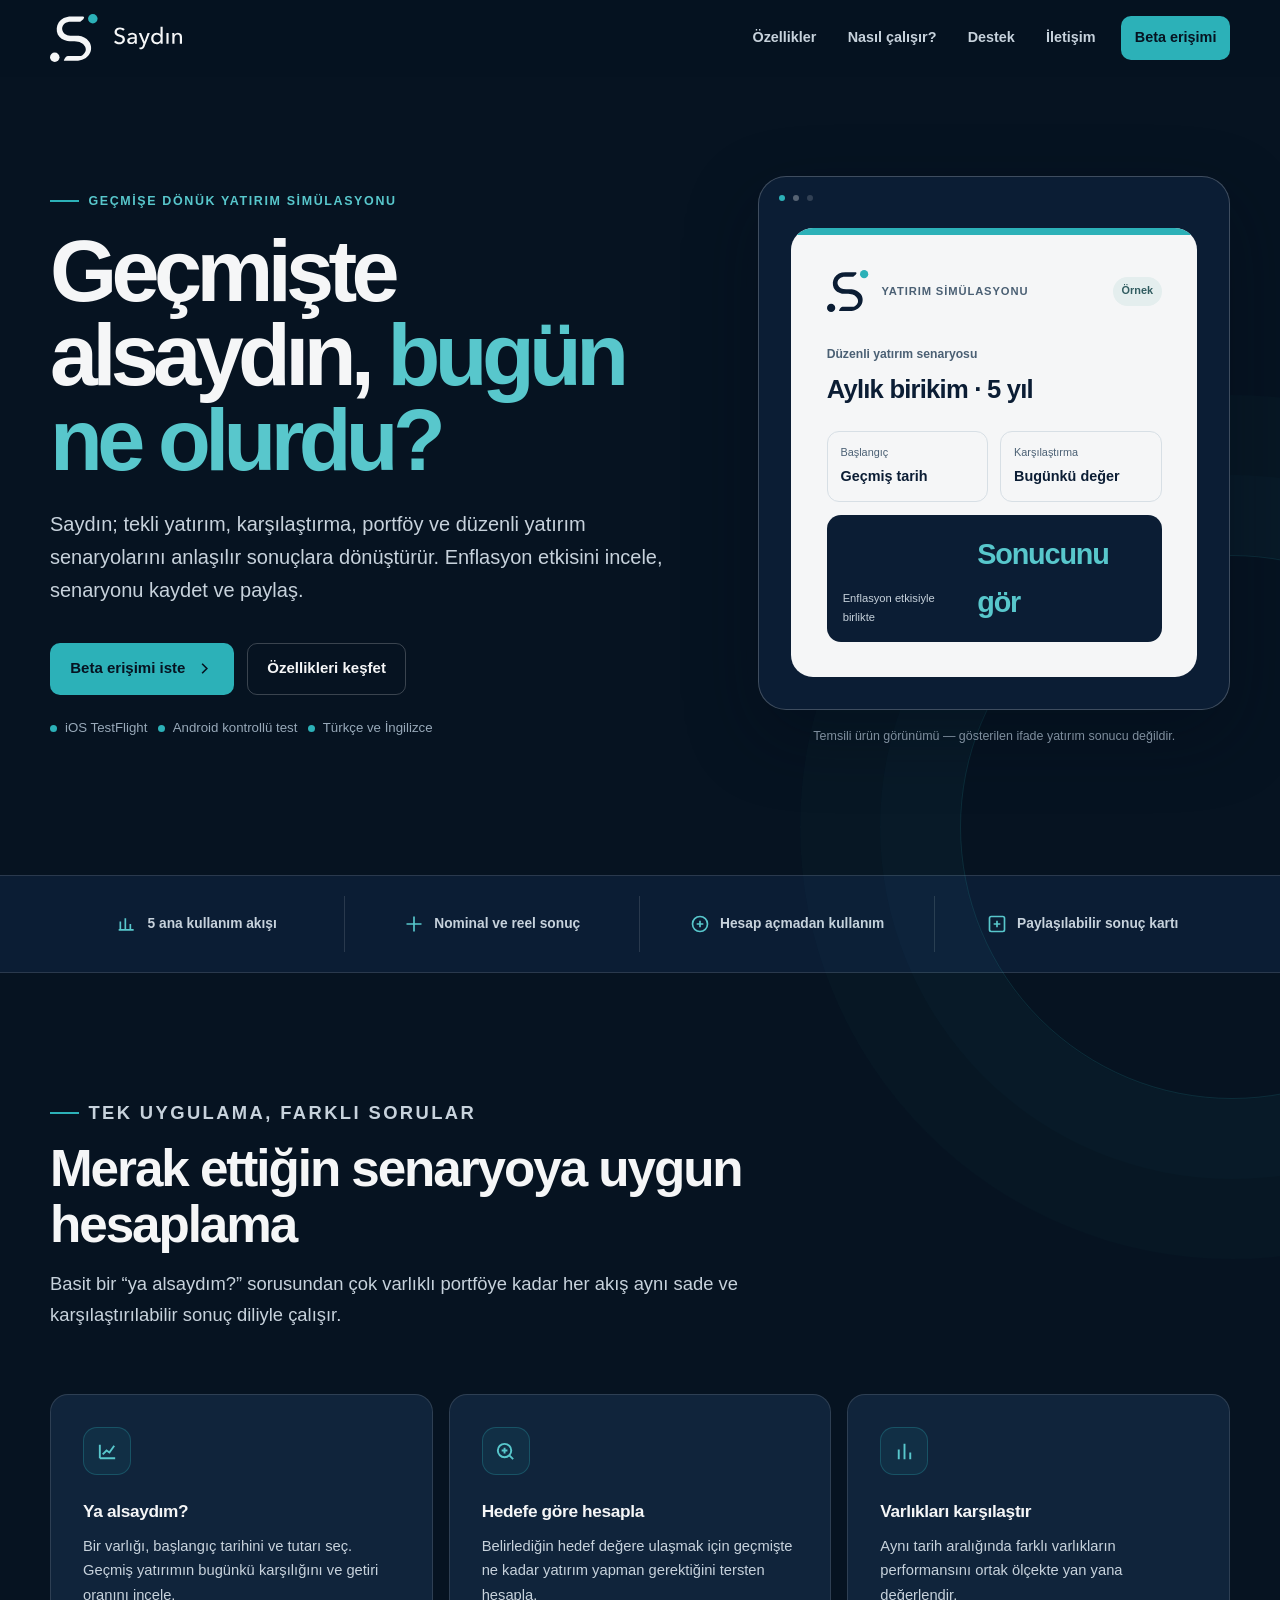
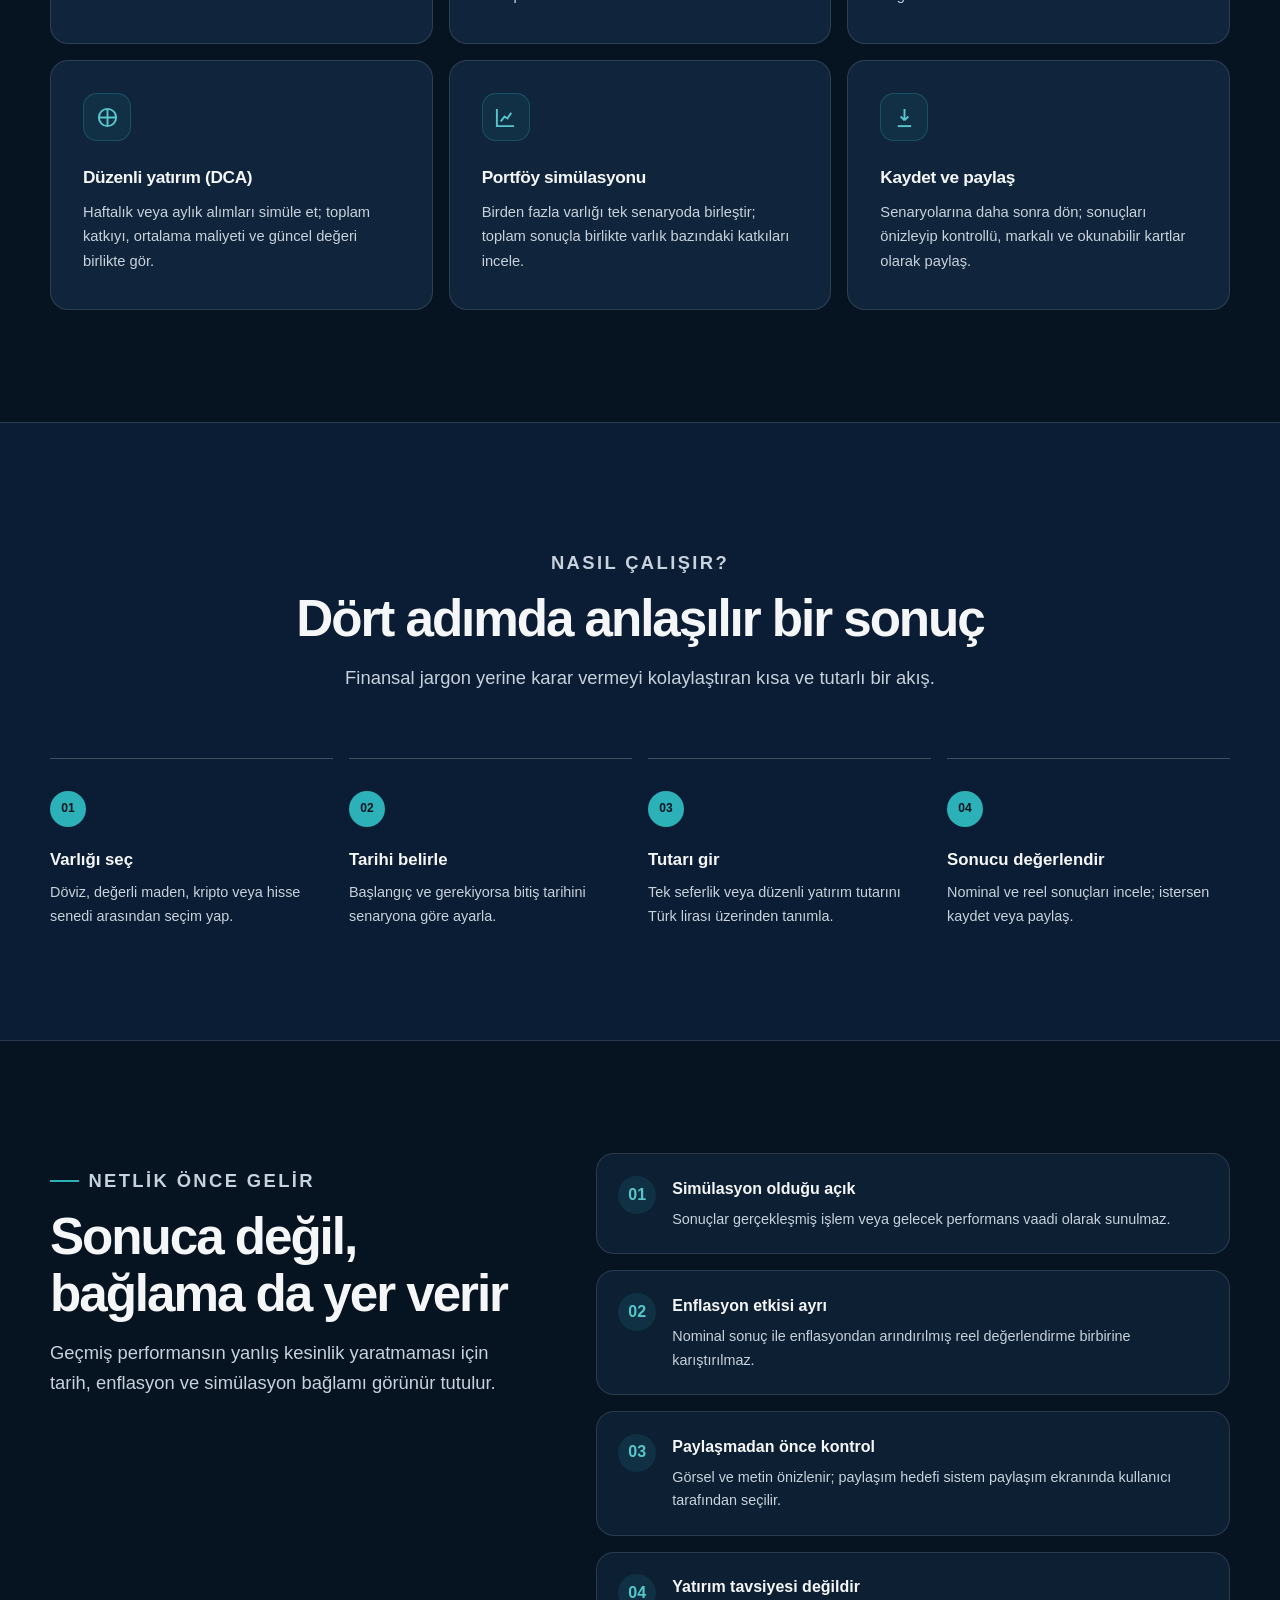
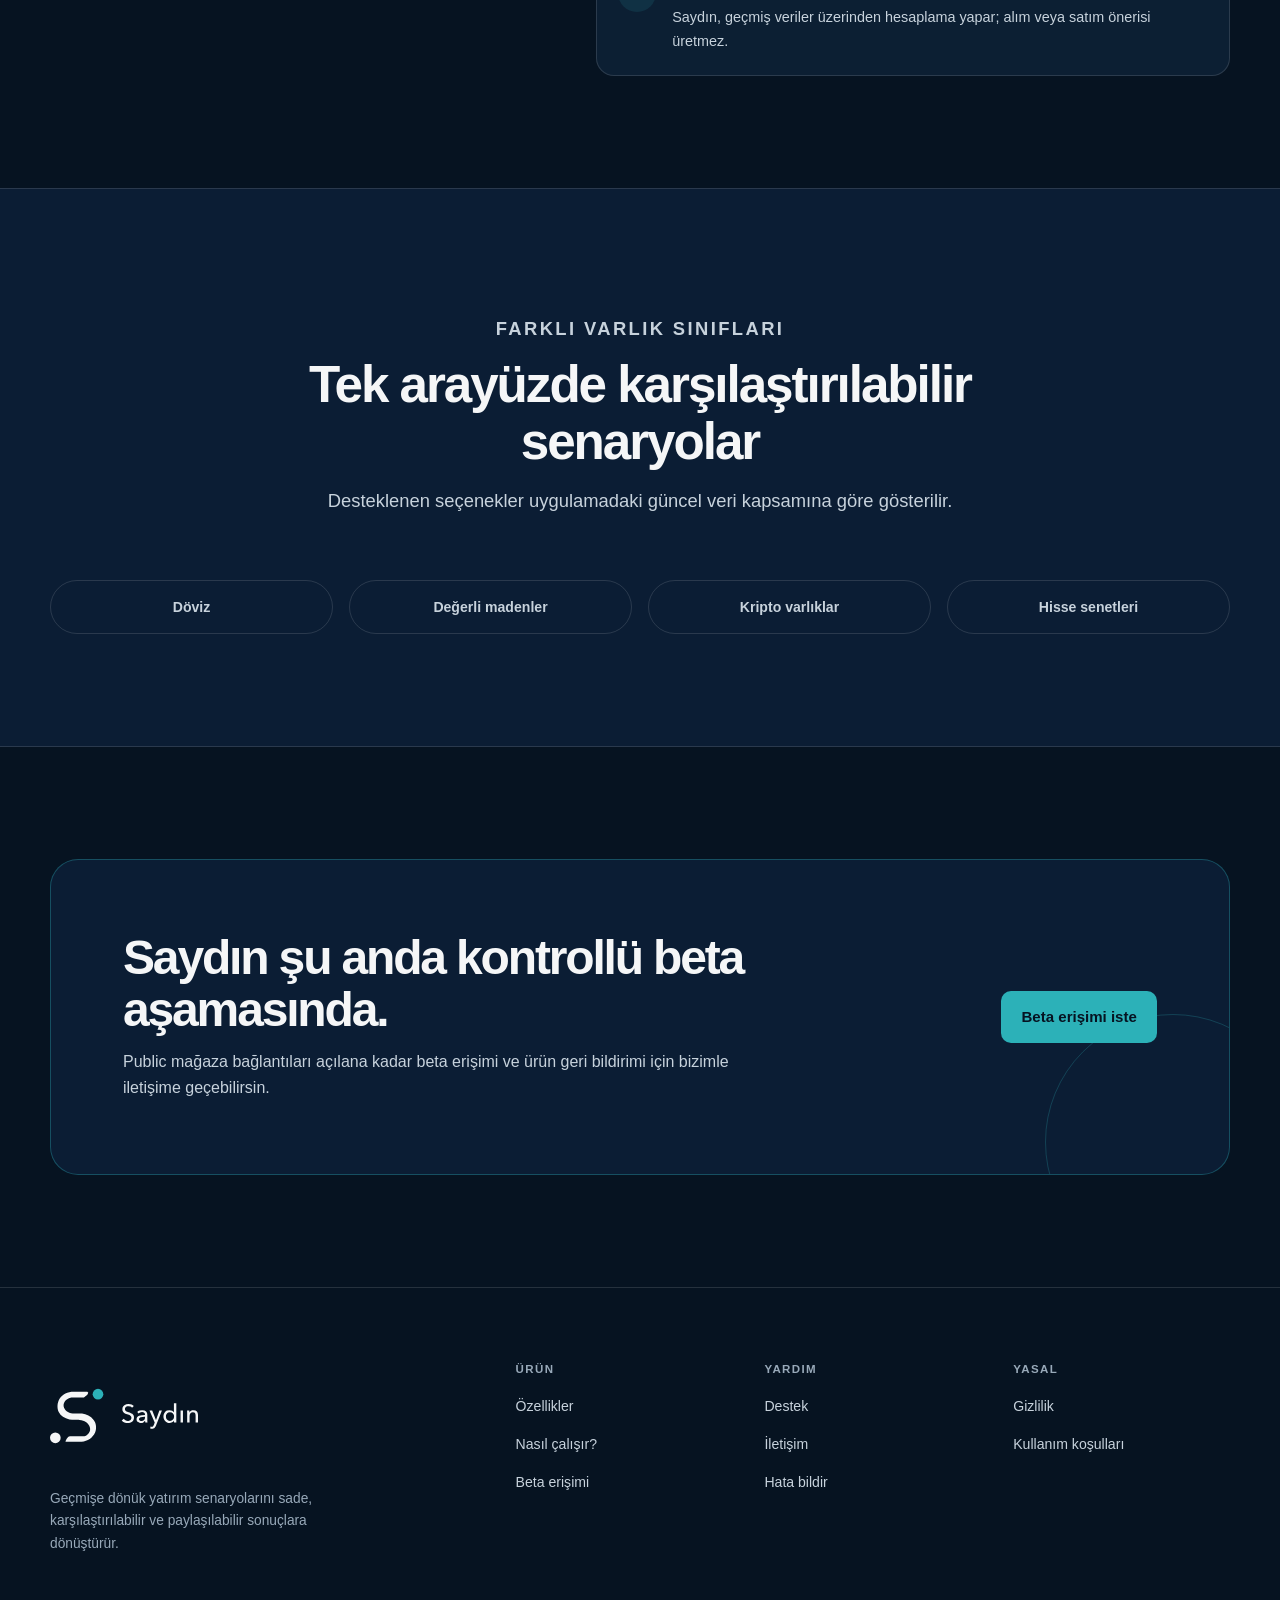
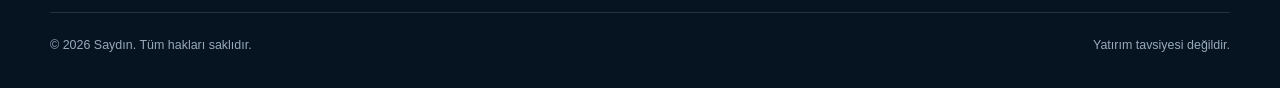
==== commit 09db2ddd: "feat: refresh website with production brand" ====
--- a/docs/index.html
+++ b/docs/index.html
@@ -1,279 +1,221 @@
 <!DOCTYPE html>
 <html lang="tr">
 <head>
-  <meta charset="UTF-8">
-  <meta name="viewport" content="width=device-width, initial-scale=1.0">
-  <title>Saydın — Ya Alsaydım?</title>
-  <meta name="description" content="Geçmişte alsaydın ne kadar kazanır ya da kaybederdin? Döviz, altın, kripto ve hisse senedinde yatırım simülasyonu.">
-  <meta name="theme-color" content="#0f1117">
+  <meta charset="utf-8">
+  <meta name="viewport" content="width=device-width, initial-scale=1">
+  <title>Saydın — Geçmiş Yatırımlarını Simüle Et</title>
+  <meta name="description" content="Döviz, altın, kripto ve hisse senedinde geçmişe dönük yatırım senaryolarını hesapla, karşılaştır ve paylaş.">
+  <meta name="theme-color" content="#0B1D34">
+  <meta name="color-scheme" content="dark">
+  <link rel="canonical" href="https://cemililik.github.io/Saydin/">
+  <link rel="icon" href="assets/brand/saydin-symbol-fullcolor.svg" type="image/svg+xml">
   <link rel="stylesheet" href="css/style.css">
+  <script src="js/main.js" defer></script>
 </head>
 <body>
-
-<!-- ── Navbar ───────────────────────────────────────────────── -->
-<nav class="navbar" role="navigation" aria-label="Ana navigasyon">
-  <div class="container">
-    <a href="index.html" class="nav-brand">
-      <svg viewBox="0 0 24 24" fill="none" stroke="currentColor" stroke-width="2" stroke-linecap="round" stroke-linejoin="round">
-        <polyline points="22 7 13.5 15.5 8.5 10.5 2 17"/>
-        <polyline points="16 7 22 7 22 13"/>
-      </svg>
-      Saydın
-    </a>
-
-    <button class="nav-hamburger" aria-expanded="false" aria-label="Menü">
-      <svg viewBox="0 0 24 24" fill="none" stroke="currentColor" stroke-width="2" stroke-linecap="round" stroke-linejoin="round">
-        <line x1="3" y1="6" x2="21" y2="6"/>
-        <line x1="3" y1="12" x2="21" y2="12"/>
-        <line x1="3" y1="18" x2="21" y2="18"/>
-      </svg>
-    </button>
-
-    <ul class="nav-menu">
-      <li><a href="#ozellikler">Özellikler</a></li>
-      <li><a href="#nasil-calisir">Nasıl Çalışır</a></li>
-      <li><a href="support.html">Destek</a></li>
-      <li><a href="contact.html">İletişim</a></li>
-    </ul>
-  </div>
-</nav>
-
-<!-- ── Hero ─────────────────────────────────────────────────── -->
-<section class="hero">
-  <div class="hero-badge">
-    <svg width="14" height="14" viewBox="0 0 24 24" fill="currentColor"><path d="M12 2l3.09 6.26L22 9.27l-5 4.87L18.18 22 12 18.56 5.82 22 7 14.14 2 9.27l6.91-1.01z"/></svg>
-    Ücretsiz Finansal Simülasyon
-  </div>
-
-  <h1>Ya <span class="text-gradient hero-rotate" id="heroWord">Alsaydım</span> Ne Olurdu?</h1>
-
-  <p class="subtitle">Döviz, altın, Bitcoin ve hisse senedinde geçmişe dönük yatırım simülasyonu. Düşündüğün yatırımı hesapla, karşılaştır, paylaş.</p>
-
-  <div class="hero-actions">
-    <a href="https://play.google.com/store/apps/details?id=com.saydin.saydin" class="btn btn-primary" target="_blank" rel="noopener">
-      <!-- Google Play icon -->
-      <svg width="18" height="18" viewBox="0 0 24 24" fill="currentColor"><path d="M3.61 1.814L13.793 12 3.61 22.186a.996.996 0 0 1-.61-.92V2.734c0-.382.218-.72.61-.92zM14.5 12.707l2.497 2.497-9.69 5.573 7.193-8.07zm2.497-3.21L14.5 11.993 7.307 3.923l9.69 5.573zm1.9 1.09l2.735 1.572a1 1 0 0 1 0 1.682l-2.735 1.572-2.79-2.826 2.79-2z"/></svg>
-      Google Play
-    </a>
-    <a href="#" class="btn btn-secondary" target="_blank" rel="noopener">
-      <!-- Apple icon -->
-      <svg width="18" height="18" viewBox="0 0 24 24" fill="currentColor"><path d="M18.71 19.5c-.83 1.24-1.71 2.45-3.05 2.47-1.34.03-1.77-.79-3.29-.79-1.53 0-2 .77-3.27.82-1.31.05-2.3-1.32-3.14-2.53C4.25 17 2.94 12.45 4.7 9.39c.87-1.52 2.43-2.48 4.12-2.51 1.28-.02 2.5.87 3.29.87.78 0 2.26-1.07 3.8-.91.65.03 2.47.26 3.64 1.98-.09.06-2.17 1.28-2.15 3.81.03 3.02 2.65 4.03 2.68 4.04-.03.07-.42 1.44-1.38 2.83M13 3.5c.73-.83 1.94-1.46 2.94-1.5.13 1.17-.34 2.35-1.04 3.19-.69.85-1.83 1.51-2.95 1.42-.15-1.15.41-2.35 1.05-3.11z"/></svg>
-      App Store
-    </a>
-  </div>
-</section>
-
-<!-- ── İstatistikler ────────────────────────────────────────── -->
-<div class="section">
-  <div class="container">
-    <div class="stats-row">
-      <div class="stat-item">
-        <div class="stat-value">5+</div>
-        <div class="stat-label">Varlık Sınıfı</div>
-      </div>
-      <div class="stat-item">
-        <div class="stat-value">4</div>
-        <div class="stat-label">Hesaplama Modu</div>
-      </div>
-      <div class="stat-item">
-        <div class="stat-value">50+</div>
-        <div class="stat-label">Varlık Çeşidi</div>
-      </div>
-      <div class="stat-item">
-        <div class="stat-value">%100</div>
-        <div class="stat-label">Ücretsiz</div>
-      </div>
+  <a class="skip-link" href="#main-content">Ana içeriğe geç</a>
+
+  <header class="site-header">
+    <nav class="navbar" aria-label="Ana navigasyon">
+      <div class="container">
+        <a href="index.html" class="nav-brand" aria-label="Saydın ana sayfa" aria-current="page">
+          <img src="assets/brand/saydin-logo-horizontal-dark.svg" alt="Saydın" width="305" height="112">
+        </a>
+        <button class="nav-toggle" type="button" aria-expanded="false" aria-controls="primary-navigation" aria-label="Menüyü aç veya kapat">
+          <span class="nav-toggle-lines" aria-hidden="true"></span>
+        </button>
+        <ul class="nav-menu" id="primary-navigation">
+          <li><a href="#ozellikler">Özellikler</a></li>
+          <li><a href="#nasil-calisir">Nasıl çalışır?</a></li>
+          <li><a href="support.html">Destek</a></li>
+          <li><a href="contact.html">İletişim</a></li>
+          <li><a class="nav-cta" href="contact.html?subject=Beta%20eri%C5%9Fimi">Beta erişimi</a></li>
+        </ul>
+      </div>
+    </nav>
+  </header>
+
+  <main id="main-content">
+    <section class="hero" aria-labelledby="hero-title">
+      <div class="container hero-grid">
+        <div class="hero-copy">
+          <p class="eyebrow">Geçmişe dönük yatırım simülasyonu</p>
+          <h1 id="hero-title">Geçmişte alsaydın, <strong>bugün ne olurdu?</strong></h1>
+          <p class="subtitle">Saydın; tekli yatırım, karşılaştırma, portföy ve düzenli yatırım senaryolarını anlaşılır sonuçlara dönüştürür. Enflasyon etkisini incele, senaryonu kaydet ve paylaş.</p>
+          <div class="hero-actions">
+            <a href="contact.html?subject=Beta%20eri%C5%9Fimi" class="btn btn-primary">
+              Beta erişimi iste
+              <svg viewBox="0 0 24 24" fill="none" stroke="currentColor" stroke-width="2" aria-hidden="true"><path d="m9 18 6-6-6-6"/></svg>
+            </a>
+            <a href="#ozellikler" class="btn btn-secondary">Özellikleri keşfet</a>
+          </div>
+          <ul class="availability">
+            <li>iOS TestFlight</li>
+            <li>Android kontrollü test</li>
+            <li>Türkçe ve İngilizce</li>
+          </ul>
+        </div>
+
+        <figure class="hero-visual">
+          <div class="visual-shell">
+            <div class="result-preview">
+              <div class="result-preview-accent"></div>
+              <div class="result-preview-body">
+                <div class="result-preview-header">
+                  <div class="result-preview-brand">
+                    <img src="assets/brand/saydin-symbol-fullcolor.svg" alt="" width="112" height="112">
+                    <span>Yatırım simülasyonu</span>
+                  </div>
+                  <span class="preview-label">Örnek</span>
+                </div>
+                <div class="preview-context">
+                  Düzenli yatırım senaryosu
+                  <strong>Aylık birikim · 5 yıl</strong>
+                </div>
+                <div class="preview-metrics">
+                  <div class="preview-metric"><span>Başlangıç</span><strong>Geçmiş tarih</strong></div>
+                  <div class="preview-metric"><span>Karşılaştırma</span><strong>Bugünkü değer</strong></div>
+                </div>
+                <div class="preview-outcome">
+                  <span>Enflasyon etkisiyle birlikte</span>
+                  <strong>Sonucunu gör</strong>
+                </div>
+              </div>
+            </div>
+          </div>
+          <figcaption>Temsili ürün görünümü — gösterilen ifade yatırım sonucu değildir.</figcaption>
+        </figure>
+      </div>
+    </section>
+
+    <section class="proof-strip" aria-label="Ürün özellikleri özeti">
+      <div class="container">
+        <ul class="proof-list">
+          <li><svg viewBox="0 0 24 24" fill="none" stroke="currentColor" stroke-width="2" aria-hidden="true"><path d="M4 19V9m6 10V5m6 14v-7m4 7H2"/></svg>5 ana kullanım akışı</li>
+          <li><svg viewBox="0 0 24 24" fill="none" stroke="currentColor" stroke-width="2" aria-hidden="true"><path d="M12 3v18M3 12h18"/></svg>Nominal ve reel sonuç</li>
+          <li><svg viewBox="0 0 24 24" fill="none" stroke="currentColor" stroke-width="2" aria-hidden="true"><path d="M8 12h8m-4-4v8"/><circle cx="12" cy="12" r="9"/></svg>Hesap açmadan kullanım</li>
+          <li><svg viewBox="0 0 24 24" fill="none" stroke="currentColor" stroke-width="2" aria-hidden="true"><path d="M8 12h8m-4-4v8"/><path d="M5 3h14a2 2 0 0 1 2 2v14a2 2 0 0 1-2 2H5a2 2 0 0 1-2-2V5a2 2 0 0 1 2-2Z"/></svg>Paylaşılabilir sonuç kartı</li>
+        </ul>
+      </div>
+    </section>
+
+    <section id="ozellikler" class="section" aria-labelledby="features-title">
+      <div class="container">
+        <div class="section-heading">
+          <p class="eyebrow">Tek uygulama, farklı sorular</p>
+          <h2 id="features-title">Merak ettiğin senaryoya uygun hesaplama</h2>
+          <p>Basit bir “ya alsaydım?” sorusundan çok varlıklı portföye kadar her akış aynı sade ve karşılaştırılabilir sonuç diliyle çalışır.</p>
+        </div>
+
+        <div class="features-grid">
+          <article class="feature-card">
+            <div class="feature-icon"><svg viewBox="0 0 24 24" fill="none" stroke="currentColor" stroke-width="2" aria-hidden="true"><path d="M4 19V5m0 14h16M7 15l4-4 3 2 5-7"/></svg></div>
+            <h3>Ya alsaydım?</h3>
+            <p>Bir varlığı, başlangıç tarihini ve tutarı seç. Geçmiş yatırımın bugünkü karşılığını ve getiri oranını incele.</p>
+          </article>
+          <article class="feature-card">
+            <div class="feature-icon"><svg viewBox="0 0 24 24" fill="none" stroke="currentColor" stroke-width="2" aria-hidden="true"><circle cx="11" cy="11" r="7"/><path d="m20 20-4-4M8 11h6m-3-3v6"/></svg></div>
+            <h3>Hedefe göre hesapla</h3>
+            <p>Belirlediğin hedef değere ulaşmak için geçmişte ne kadar yatırım yapman gerektiğini tersten hesapla.</p>
+          </article>
+          <article class="feature-card">
+            <div class="feature-icon"><svg viewBox="0 0 24 24" fill="none" stroke="currentColor" stroke-width="2" aria-hidden="true"><path d="M6 20V10m6 10V4m6 16v-7"/></svg></div>
+            <h3>Varlıkları karşılaştır</h3>
+            <p>Aynı tarih aralığında farklı varlıkların performansını ortak ölçekte yan yana değerlendir.</p>
+          </article>
+          <article class="feature-card">
+            <div class="feature-icon"><svg viewBox="0 0 24 24" fill="none" stroke="currentColor" stroke-width="2" aria-hidden="true"><path d="M12 3v18M3 12h18"/><circle cx="12" cy="12" r="9"/></svg></div>
+            <h3>Düzenli yatırım (DCA)</h3>
+            <p>Haftalık veya aylık alımları simüle et; toplam katkıyı, ortalama maliyeti ve güncel değeri birlikte gör.</p>
+          </article>
+          <article class="feature-card">
+            <div class="feature-icon"><svg viewBox="0 0 24 24" fill="none" stroke="currentColor" stroke-width="2" aria-hidden="true"><path d="M3 3v18h18"/><path d="M7 16l4-5 3 2 4-6"/></svg></div>
+            <h3>Portföy simülasyonu</h3>
+            <p>Birden fazla varlığı tek senaryoda birleştir; toplam sonuçla birlikte varlık bazındaki katkıları incele.</p>
+          </article>
+          <article class="feature-card">
+            <div class="feature-icon"><svg viewBox="0 0 24 24" fill="none" stroke="currentColor" stroke-width="2" aria-hidden="true"><path d="M12 3v12m0 0 4-4m-4 4-4-4"/><path d="M5 21h14"/></svg></div>
+            <h3>Kaydet ve paylaş</h3>
+            <p>Senaryolarına daha sonra dön; sonuçları önizleyip kontrollü, markalı ve okunabilir kartlar olarak paylaş.</p>
+          </article>
+        </div>
+      </div>
+    </section>
+
+    <section id="nasil-calisir" class="section section-muted" aria-labelledby="journey-title">
+      <div class="container">
+        <div class="section-heading centered">
+          <p class="eyebrow">Nasıl çalışır?</p>
+          <h2 id="journey-title">Dört adımda anlaşılır bir sonuç</h2>
+          <p>Finansal jargon yerine karar vermeyi kolaylaştıran kısa ve tutarlı bir akış.</p>
+        </div>
+        <div class="journey-grid">
+          <article class="journey-step"><h3>Varlığı seç</h3><p>Döviz, değerli maden, kripto veya hisse senedi arasından seçim yap.</p></article>
+          <article class="journey-step"><h3>Tarihi belirle</h3><p>Başlangıç ve gerekiyorsa bitiş tarihini senaryona göre ayarla.</p></article>
+          <article class="journey-step"><h3>Tutarı gir</h3><p>Tek seferlik veya düzenli yatırım tutarını Türk lirası üzerinden tanımla.</p></article>
+          <article class="journey-step"><h3>Sonucu değerlendir</h3><p>Nominal ve reel sonuçları incele; istersen kaydet veya paylaş.</p></article>
+        </div>
+      </div>
+    </section>
+
+    <section class="section" aria-labelledby="principles-title">
+      <div class="container principles-layout">
+        <div class="section-heading">
+          <p class="eyebrow">Netlik önce gelir</p>
+          <h2 id="principles-title">Sonuca değil, bağlama da yer verir</h2>
+          <p>Geçmiş performansın yanlış kesinlik yaratmaması için tarih, enflasyon ve simülasyon bağlamı görünür tutulur.</p>
+        </div>
+        <div class="principles-list">
+          <article class="principle"><div class="principle-mark" aria-hidden="true">01</div><div><h3>Simülasyon olduğu açık</h3><p>Sonuçlar gerçekleşmiş işlem veya gelecek performans vaadi olarak sunulmaz.</p></div></article>
+          <article class="principle"><div class="principle-mark" aria-hidden="true">02</div><div><h3>Enflasyon etkisi ayrı</h3><p>Nominal sonuç ile enflasyondan arındırılmış reel değerlendirme birbirine karıştırılmaz.</p></div></article>
+          <article class="principle"><div class="principle-mark" aria-hidden="true">03</div><div><h3>Paylaşmadan önce kontrol</h3><p>Görsel ve metin önizlenir; paylaşım hedefi sistem paylaşım ekranında kullanıcı tarafından seçilir.</p></div></article>
+          <article class="principle"><div class="principle-mark" aria-hidden="true">04</div><div><h3>Yatırım tavsiyesi değildir</h3><p>Saydın, geçmiş veriler üzerinden hesaplama yapar; alım veya satım önerisi üretmez.</p></div></article>
+        </div>
+      </div>
+    </section>
+
+    <section class="section section-muted" aria-labelledby="assets-title">
+      <div class="container">
+        <div class="section-heading centered">
+          <p class="eyebrow">Farklı varlık sınıfları</p>
+          <h2 id="assets-title">Tek arayüzde karşılaştırılabilir senaryolar</h2>
+          <p>Desteklenen seçenekler uygulamadaki güncel veri kapsamına göre gösterilir.</p>
+        </div>
+        <ul class="asset-grid">
+          <li class="asset-chip">Döviz</li>
+          <li class="asset-chip">Değerli madenler</li>
+          <li class="asset-chip">Kripto varlıklar</li>
+          <li class="asset-chip">Hisse senetleri</li>
+        </ul>
+      </div>
+    </section>
+
+    <section class="section" aria-labelledby="cta-title">
+      <div class="container">
+        <div class="cta-card">
+          <div>
+            <h2 id="cta-title">Saydın şu anda kontrollü beta aşamasında.</h2>
+            <p>Public mağaza bağlantıları açılana kadar beta erişimi ve ürün geri bildirimi için bizimle iletişime geçebilirsin.</p>
+          </div>
+          <a href="contact.html?subject=Beta%20eri%C5%9Fimi" class="btn btn-primary">Beta erişimi iste</a>
+        </div>
+      </div>
+    </section>
+  </main>
+
+  <footer class="footer">
+    <div class="container">
+      <div class="footer-grid">
+        <div class="footer-brand">
+          <img src="assets/brand/saydin-logo-horizontal-dark.svg" alt="Saydın" width="305" height="112">
+          <p>Geçmişe dönük yatırım senaryolarını sade, karşılaştırılabilir ve paylaşılabilir sonuçlara dönüştürür.</p>
+        </div>
+        <div class="footer-col"><h2>Ürün</h2><a href="#ozellikler">Özellikler</a><a href="#nasil-calisir">Nasıl çalışır?</a><a href="contact.html?subject=Beta%20eri%C5%9Fimi">Beta erişimi</a></div>
+        <div class="footer-col"><h2>Yardım</h2><a href="support.html">Destek</a><a href="contact.html">İletişim</a><a href="https://github.com/cemililik/Saydin.Client/issues" target="_blank" rel="noopener noreferrer">Hata bildir</a></div>
+        <div class="footer-col"><h2>Yasal</h2><a href="privacy-policy.html">Gizlilik</a><a href="terms.html">Kullanım koşulları</a></div>
+      </div>
+      <div class="footer-bottom"><span>© <span data-current-year>2026</span> Saydın. Tüm hakları saklıdır.</span><span>Yatırım tavsiyesi değildir.</span></div>
     </div>
-  </div>
-</div>
-
-<!-- ── Özellikler ───────────────────────────────────────────── -->
-<section id="ozellikler" class="section section-alt">
-  <div class="container">
-    <div class="section-header">
-      <h2>Her Senaryo İçin Bir Hesaplama</h2>
-      <p>Tekli yatırımdan düzenli birikime, karşılaştırmadan ters senaryoya — tüm yatırım sorularını cevapla.</p>
-    </div>
-
-    <div class="features-grid">
-      <div class="feature-card">
-        <div class="feature-icon">
-          <svg viewBox="0 0 24 24" fill="none" stroke="currentColor" stroke-width="2" stroke-linecap="round" stroke-linejoin="round"><rect x="2" y="3" width="20" height="14" rx="2"/><line x1="8" y1="21" x2="16" y2="21"/><line x1="12" y1="17" x2="12" y2="21"/></svg>
-        </div>
-        <h3>Ya Alsaydım Hesaplama</h3>
-        <p>Belirli bir tarihte belirli bir varlığa yatırım yapsaydın bugünkü değeri ne olurdu? Tek tıkla hesapla.</p>
-      </div>
-
-      <div class="feature-card">
-        <div class="feature-icon">
-          <svg viewBox="0 0 24 24" fill="none" stroke="currentColor" stroke-width="2" stroke-linecap="round" stroke-linejoin="round"><line x1="18" y1="20" x2="18" y2="10"/><line x1="12" y1="20" x2="12" y2="4"/><line x1="6" y1="20" x2="6" y2="14"/></svg>
-        </div>
-        <h3>Varlık Karşılaştırma</h3>
-        <p>Aynı tarihte farklı varlıklara yatırım yapsaydın hangisi daha çok kazandırırdı? Yan yana karşılaştır.</p>
-      </div>
-
-      <div class="feature-card">
-        <div class="feature-icon">
-          <svg viewBox="0 0 24 24" fill="none" stroke="currentColor" stroke-width="2" stroke-linecap="round" stroke-linejoin="round"><polyline points="23 6 13.5 15.5 8.5 10.5 1 18"/><polyline points="17 6 23 6 23 12"/></svg>
-        </div>
-        <h3>Düzenli Yatırım (DCA)</h3>
-        <p>Her ay 1.000 ₺ dolar alsaydım bugün ne kadar olurdu? Düzenli yatırım simülasyonu ile hesapla.</p>
-      </div>
-
-      <div class="feature-card">
-        <div class="feature-icon">
-          <svg viewBox="0 0 24 24" fill="none" stroke="currentColor" stroke-width="2" stroke-linecap="round" stroke-linejoin="round"><circle cx="11" cy="11" r="8"/><line x1="21" y1="21" x2="16.65" y2="16.65"/><line x1="8" y1="11" x2="14" y2="11"/><line x1="11" y1="8" x2="11" y2="14"/></svg>
-        </div>
-        <h3>Hedef Tutara Göre Hesapla</h3>
-        <p>100.000 ₺'ye ulaşmak için 2020'de ne kadar Bitcoin almalıydın? Tersten hesapla.</p>
-      </div>
-
-      <div class="feature-card">
-        <div class="feature-icon">
-          <svg viewBox="0 0 24 24" fill="none" stroke="currentColor" stroke-width="2" stroke-linecap="round" stroke-linejoin="round"><path d="M21.21 15.89A10 10 0 1 1 8 2.83"/><path d="M22 12A10 10 0 0 0 12 2v10z"/></svg>
-        </div>
-        <h3>Portföy Simülasyonu</h3>
-        <p>Birden fazla varlıkla portföy oluştur, getirisini hesapla, dağılımını gör.</p>
-      </div>
-
-      <div class="feature-card">
-        <div class="feature-icon">
-          <svg viewBox="0 0 24 24" fill="none" stroke="currentColor" stroke-width="2" stroke-linecap="round" stroke-linejoin="round"><polyline points="22 12 18 12 15 21 9 3 6 12 2 12"/></svg>
-        </div>
-        <h3>Enflasyon Düzeltmesi</h3>
-        <p>Nominal getiri değil, reel getiriyi gör. TÜFE verileriyle enflasyonun etkisini çıkar.</p>
-      </div>
-    </div>
-  </div>
-</section>
-
-<!-- ── Nasıl Çalışır ────────────────────────────────────────── -->
-<section id="nasil-calisir" class="section">
-  <div class="container">
-    <div class="section-header">
-      <h2>Nasıl Çalışır?</h2>
-      <p>4 adımda geçmişe dönük yatırım senaryonu hesapla.</p>
-    </div>
-
-    <div class="steps-grid">
-      <div class="step-card">
-        <div class="step-number">1</div>
-        <h3>Varlık Seç</h3>
-        <p>Döviz, altın, kripto veya hisse senedi arasından varlığını seç.</p>
-      </div>
-      <div class="step-card">
-        <div class="step-number">2</div>
-        <h3>Tarih Belirle</h3>
-        <p>Hangi tarihte alsaydın? Başlangıç tarihini gir.</p>
-      </div>
-      <div class="step-card">
-        <div class="step-number">3</div>
-        <h3>Tutar Gir</h3>
-        <p>Ne kadar yatırım yapardın? ₺ veya adet olarak tutarını belirle.</p>
-      </div>
-      <div class="step-card">
-        <div class="step-number">4</div>
-        <h3>Sonucu Gör</h3>
-        <p>Kâr/zarar, reel getiri, grafik — sonucunu hesapla ve paylaş.</p>
-      </div>
-    </div>
-  </div>
-</section>
-
-<!-- ── Desteklenen Varlıklar ────────────────────────────────── -->
-<section class="section section-alt">
-  <div class="container">
-    <div class="section-header">
-      <h2>Desteklenen Varlık Sınıfları</h2>
-      <p>TCMB, CoinGecko, TwelveData ve daha fazla kaynaktan güvenilir veriler.</p>
-    </div>
-
-    <div class="features-grid">
-      <div class="feature-card">
-        <div class="feature-icon">
-          <svg viewBox="0 0 24 24" fill="none" stroke="currentColor" stroke-width="2" stroke-linecap="round" stroke-linejoin="round"><line x1="12" y1="1" x2="12" y2="23"/><path d="M17 5H9.5a3.5 3.5 0 0 0 0 7h5a3.5 3.5 0 0 1 0 7H6"/></svg>
-        </div>
-        <h3>Döviz</h3>
-        <p>USD, EUR, GBP ve daha fazlası. TCMB resmî kurlarından geçmiş veriler.</p>
-      </div>
-      <div class="feature-card">
-        <div class="feature-icon">
-          <svg viewBox="0 0 24 24" fill="none" stroke="currentColor" stroke-width="2" stroke-linecap="round" stroke-linejoin="round"><circle cx="12" cy="12" r="10"/><path d="M12 6v6l4 2"/></svg>
-        </div>
-        <h3>Değerli Madenler</h3>
-        <p>Altın (gram/ons), gümüş ve diğer değerli madenler.</p>
-      </div>
-      <div class="feature-card">
-        <div class="feature-icon">
-          <svg viewBox="0 0 24 24" fill="none" stroke="currentColor" stroke-width="2" stroke-linecap="round" stroke-linejoin="round"><rect x="2" y="7" width="20" height="14" rx="2" ry="2"/><path d="M16 21V5a2 2 0 0 0-2-2h-4a2 2 0 0 0-2 2v16"/></svg>
-        </div>
-        <h3>Kripto Paralar</h3>
-        <p>Bitcoin, Ethereum ve popüler kripto varlıklar.</p>
-      </div>
-    </div>
-  </div>
-</section>
-
-<!-- ── CTA ──────────────────────────────────────────────────── -->
-<section class="section">
-  <div class="container">
-    <div class="cta-card">
-      <h2>Hemen Dene</h2>
-      <p>Ücretsiz indir, merak ettiğin yatırımı hesapla. Hesap oluşturmaya gerek yok.</p>
-      <div class="hero-actions">
-        <a href="https://play.google.com/store/apps/details?id=com.saydin.saydin" class="btn btn-primary" target="_blank" rel="noopener">
-          <svg width="18" height="18" viewBox="0 0 24 24" fill="currentColor"><path d="M3.61 1.814L13.793 12 3.61 22.186a.996.996 0 0 1-.61-.92V2.734c0-.382.218-.72.61-.92zM14.5 12.707l2.497 2.497-9.69 5.573 7.193-8.07zm2.497-3.21L14.5 11.993 7.307 3.923l9.69 5.573zm1.9 1.09l2.735 1.572a1 1 0 0 1 0 1.682l-2.735 1.572-2.79-2.826 2.79-2z"/></svg>
-          Google Play
-        </a>
-        <a href="#" class="btn btn-secondary" target="_blank" rel="noopener">
-          <svg width="18" height="18" viewBox="0 0 24 24" fill="currentColor"><path d="M18.71 19.5c-.83 1.24-1.71 2.45-3.05 2.47-1.34.03-1.77-.79-3.29-.79-1.53 0-2 .77-3.27.82-1.31.05-2.3-1.32-3.14-2.53C4.25 17 2.94 12.45 4.7 9.39c.87-1.52 2.43-2.48 4.12-2.51 1.28-.02 2.5.87 3.29.87.78 0 2.26-1.07 3.8-.91.65.03 2.47.26 3.64 1.98-.09.06-2.17 1.28-2.15 3.81.03 3.02 2.65 4.03 2.68 4.04-.03.07-.42 1.44-1.38 2.83M13 3.5c.73-.83 1.94-1.46 2.94-1.5.13 1.17-.34 2.35-1.04 3.19-.69.85-1.83 1.51-2.95 1.42-.15-1.15.41-2.35 1.05-3.11z"/></svg>
-          App Store
-        </a>
-      </div>
-    </div>
-  </div>
-</section>
-
-<!-- ── Footer ──────────────────────────────────────────────── -->
-<footer class="footer">
-  <div class="container">
-    <div class="footer-grid">
-      <div class="footer-brand">
-        <div class="footer-brand-name">
-          <svg width="24" height="24" viewBox="0 0 24 24" fill="none" stroke="currentColor" stroke-width="2" stroke-linecap="round" stroke-linejoin="round"><polyline points="22 7 13.5 15.5 8.5 10.5 2 17"/><polyline points="16 7 22 7 22 13"/></svg>
-          Saydın
-        </div>
-        <p>"Ya alsaydım?" sorusunun en kolay cevabı. Geçmişe dönük yatırım simülasyonu.</p>
-      </div>
-
-      <div class="footer-col">
-        <h4>Ürün</h4>
-        <a href="#ozellikler">Özellikler</a>
-        <a href="#nasil-calisir">Nasıl Çalışır</a>
-        <a href="https://play.google.com/store/apps/details?id=com.saydin.saydin" target="_blank" rel="noopener">Google Play</a>
-      </div>
-
-      <div class="footer-col">
-        <h4>Topluluk</h4>
-        <a href="https://github.com/cemililik/Saydin.Client/issues" target="_blank" rel="noopener">Hata Bildirimi</a>
-        <a href="https://github.com/cemililik/Saydin.Client/discussions" target="_blank" rel="noopener">Tartışmalar</a>
-        <a href="contact.html">İletişim</a>
-      </div>
-
-      <div class="footer-col">
-        <h4>Yasal</h4>
-        <a href="privacy-policy.html">Gizlilik Politikası</a>
-        <a href="terms.html">Kullanım Koşulları</a>
-      </div>
-    </div>
-
-    <div class="footer-bottom">
-      <span>&copy; 2025 Saydın. Tüm hakları saklıdır.</span>
-      <span>Yatırım tavsiyesi değildir.</span>
-    </div>
-  </div>
-</footer>
-
-<script src="js/main.js"></script>
+  </footer>
 </body>
 </html>
--- a/docs/css/style.css
+++ b/docs/css/style.css
@@ -1,460 +1,1070 @@
 /* ============================================================
-   Saydin — Site Stylesheet
-   Dark-first, responsive, Inter font, Indigo accent
+   Saydın — Web identity and UI system
+   Approved palette: navy #0B1D34, teal #2CB1B8, off-white #F5F6F7
    ============================================================ */
 
-/* --- Fonts ------------------------------------------------- */
-@import url('https://fonts.googleapis.com/css2?family=Inter:wght@400;500;600;700&display=swap');
-
-/* --- Design Tokens ----------------------------------------- */
 :root {
-  --primary: #6366f1;
-  --primary-dark: #4f46e5;
-  --primary-light: #818cf8;
-  --accent: #f59e0b;
-  --green: #22c55e;
-  --red: #ef4444;
-
-  --bg: #0f1117;
-  --bg-alt: #151821;
-  --bg-card: #1a1d27;
-  --text: #e4e4ed;
-  --text-secondary: #a0a0b8;
-  --text-muted: #6b6b80;
-  --border: #2a2d3a;
-
-  --font: 'Inter', -apple-system, BlinkMacSystemFont, 'Segoe UI', Roboto, sans-serif;
-  --max-width: 1120px;
-  --radius: 12px;
-  --radius-sm: 8px;
-  --shadow: 0 1px 3px rgba(0,0,0,.2), 0 4px 12px rgba(0,0,0,.15);
-  --shadow-lg: 0 4px 16px rgba(0,0,0,.25), 0 12px 40px rgba(0,0,0,.2);
-  --transition: .25s cubic-bezier(.4,0,.2,1);
-}
-
-/* --- Reset ------------------------------------------------- */
-*, *::before, *::after { margin: 0; padding: 0; box-sizing: border-box; }
-
-html { scroll-behavior: smooth; }
+  color-scheme: dark;
+  --navy-950: #061321;
+  --navy-900: #0b1d34;
+  --navy-800: #102844;
+  --navy-700: #193956;
+  --teal-500: #2cb1b8;
+  --teal-400: #58c7cc;
+  --off-white: #f5f6f7;
+  --text: #f5f6f7;
+  --text-soft: #c7d2dc;
+  --text-muted: #98a9b9;
+  --ink: #0b1d34;
+  --ink-soft: #4b6074;
+  --surface: #10243b;
+  --surface-raised: #142c47;
+  --surface-light: #f5f6f7;
+  --line: rgba(245, 246, 247, 0.13);
+  --line-strong: rgba(245, 246, 247, 0.22);
+  --focus: #75d9dd;
+  --danger: #ff8b87;
+  --font: Inter, ui-sans-serif, -apple-system, BlinkMacSystemFont, "Segoe UI", sans-serif;
+  --max-width: 1180px;
+  --content-width: 760px;
+  --radius-sm: 10px;
+  --radius: 18px;
+  --radius-lg: 28px;
+  --shadow-sm: 0 10px 30px rgba(2, 12, 22, 0.2);
+  --shadow-lg: 0 26px 70px rgba(2, 12, 22, 0.34);
+  --ease: 180ms ease;
+}
+
+*, *::before, *::after { box-sizing: border-box; }
+
+html {
+  scroll-behavior: smooth;
+  scroll-padding-top: 96px;
+}
 
 body {
+  margin: 0;
+  min-width: 320px;
+  background: var(--navy-950);
+  color: var(--text);
   font-family: var(--font);
-  background: var(--bg);
-  color: var(--text);
-  line-height: 1.7;
+  font-size: 16px;
+  line-height: 1.65;
   -webkit-font-smoothing: antialiased;
-}
-
-a { color: var(--primary-light); text-decoration: none; transition: color var(--transition); }
-a:hover { color: var(--primary); }
-
-img { max-width: 100%; height: auto; display: block; }
-
-::selection { background: rgba(99,102,241,.3); color: #fff; }
-
-/* --- Scrollbar --------------------------------------------- */
-::-webkit-scrollbar { width: 6px; height: 6px; }
-::-webkit-scrollbar-track { background: transparent; }
-::-webkit-scrollbar-thumb { background: var(--border); border-radius: 3px; }
-::-webkit-scrollbar-thumb:hover { background: var(--text-muted); }
-
-/* --- Utilities --------------------------------------------- */
-.container { max-width: var(--max-width); margin: 0 auto; padding: 0 1.5rem; }
-.container-narrow { max-width: 720px; margin: 0 auto; padding: 0 1.5rem; }
-.section { padding: 5rem 0; }
-.section-alt { background: var(--bg-alt); }
-.text-center { text-align: center; }
-.text-gradient {
-  background: linear-gradient(135deg, var(--primary), var(--accent));
-  -webkit-background-clip: text;
-  -webkit-text-fill-color: transparent;
-  background-clip: text;
-}
-.sr-only {
-  position: absolute; width: 1px; height: 1px; padding: 0;
-  margin: -1px; overflow: hidden; clip: rect(0,0,0,0);
-  white-space: nowrap; border-width: 0;
-}
-
-/* --- Section Header ---------------------------------------- */
-.section-header { text-align: center; margin-bottom: 3.5rem; }
-.section-header h2 { font-size: 2rem; font-weight: 700; margin-bottom: .75rem; }
-.section-header p { color: var(--text-secondary); max-width: 560px; margin: 0 auto; font-size: 1.05rem; }
-
-/* ============================================================
-   NAVBAR
-   ============================================================ */
-.navbar {
-  position: fixed; top: 0; left: 0; right: 0; z-index: 100;
-  height: 64px;
-  background: rgba(15,17,23,.85);
-  backdrop-filter: blur(12px);
-  -webkit-backdrop-filter: blur(12px);
-  border-bottom: 1px solid var(--border);
-  display: flex; align-items: center;
-}
+  text-rendering: optimizeLegibility;
+}
+
+body.menu-open { overflow: hidden; }
+main { overflow: hidden; }
+img, svg { display: block; max-width: 100%; }
+button, input, textarea, select { font: inherit; }
+
+a {
+  color: var(--teal-400);
+  text-decoration-thickness: 1px;
+  text-underline-offset: 0.2em;
+}
+
+a:hover { color: var(--off-white); }
+
+:focus-visible {
+  outline: 3px solid var(--focus);
+  outline-offset: 4px;
+}
+
+::selection {
+  background: var(--teal-500);
+  color: var(--navy-950);
+}
+
+.container {
+  width: min(100% - 3rem, var(--max-width));
+  margin-inline: auto;
+}
+
+.container-narrow {
+  width: min(100% - 3rem, var(--content-width));
+  margin-inline: auto;
+}
+
+.skip-link {
+  position: fixed;
+  top: 0.75rem;
+  left: 0.75rem;
+  z-index: 999;
+  transform: translateY(-160%);
+  border-radius: var(--radius-sm);
+  background: var(--off-white);
+  color: var(--ink);
+  font-weight: 700;
+  padding: 0.75rem 1rem;
+  transition: transform var(--ease);
+}
+
+.skip-link:focus { transform: translateY(0); }
+
+.eyebrow {
+  display: inline-flex;
+  align-items: center;
+  gap: 0.6rem;
+  margin: 0 0 1.25rem;
+  color: var(--teal-400);
+  font-size: 0.78rem;
+  font-weight: 750;
+  letter-spacing: 0.13em;
+  line-height: 1.3;
+  text-transform: uppercase;
+}
+
+.eyebrow::before {
+  width: 1.8rem;
+  height: 2px;
+  background: var(--teal-500);
+  content: "";
+}
+
+.section { padding-block: clamp(4.5rem, 9vw, 7rem); }
+
+.section-muted {
+  background: var(--navy-900);
+  border-block: 1px solid var(--line);
+}
+
+.section-heading {
+  max-width: 720px;
+  margin-bottom: clamp(2.5rem, 5vw, 4rem);
+}
+
+.section-heading.centered {
+  margin-inline: auto;
+  text-align: center;
+}
+
+.section-heading .eyebrow { margin-bottom: 1rem; }
+.section-heading.centered .eyebrow::before { display: none; }
+
+.section-heading h2, .page-hero h1, .contact-header h1 {
+  margin: 0;
+  color: var(--off-white);
+  font-size: clamp(2rem, 4vw, 3.25rem);
+  letter-spacing: -0.04em;
+  line-height: 1.1;
+}
+
+.section-heading p, .page-hero p, .contact-header p {
+  margin: 1rem 0 0;
+  color: var(--text-soft);
+  font-size: clamp(1rem, 2vw, 1.15rem);
+}
+
+/* Header ----------------------------------------------------- */
+.site-header {
+  position: fixed;
+  inset: 0 0 auto;
+  z-index: 100;
+  border-bottom: 1px solid transparent;
+  background: rgba(6, 19, 33, 0.92);
+  -webkit-backdrop-filter: blur(18px);
+  backdrop-filter: blur(18px);
+  transition: border-color var(--ease), background var(--ease);
+}
+
+.site-header.scrolled {
+  border-bottom-color: var(--line);
+  background: rgba(6, 19, 33, 0.98);
+}
+
+.navbar { min-height: 76px; }
+
 .navbar .container {
-  display: flex; align-items: center; justify-content: space-between; width: 100%;
-}
+  display: flex;
+  min-height: inherit;
+  align-items: center;
+  justify-content: space-between;
+  gap: 2rem;
+}
+
 .nav-brand {
-  display: flex; align-items: center; gap: .5rem;
-  font-size: 1.15rem; font-weight: 700; color: var(--text);
+  display: inline-flex;
+  flex: 0 0 auto;
+  align-items: center;
+  border-radius: 8px;
+  color: var(--off-white);
   text-decoration: none;
 }
-.nav-brand:hover { color: var(--text); }
-.nav-brand svg { width: 28px; height: 28px; }
-
-.nav-menu { display: flex; align-items: center; gap: .25rem; list-style: none; }
+
+.nav-brand img { width: 132px; height: auto; }
+
+.nav-menu {
+  display: flex;
+  align-items: center;
+  gap: 0.25rem;
+  margin: 0;
+  padding: 0;
+  list-style: none;
+}
+
 .nav-menu a {
-  padding: .5rem .875rem; border-radius: var(--radius-sm);
-  color: var(--text-secondary); font-size: .9rem; font-weight: 500;
-  transition: all var(--transition);
-}
-.nav-menu a:hover, .nav-menu a.active {
-  color: var(--text); background: rgba(99,102,241,.1);
-}
-
-.nav-hamburger {
-  display: none; background: none; border: none; cursor: pointer;
-  color: var(--text); padding: .5rem;
-}
-.nav-hamburger svg { width: 24px; height: 24px; }
-
-@media (max-width: 768px) {
-  .nav-hamburger { display: flex; }
+  display: inline-flex;
+  min-height: 44px;
+  align-items: center;
+  border-radius: var(--radius-sm);
+  color: var(--text-soft);
+  font-size: 0.9rem;
+  font-weight: 650;
+  padding: 0.6rem 0.85rem;
+  text-decoration: none;
+  transition: color var(--ease), background var(--ease);
+}
+
+.nav-menu a:hover, .nav-menu a[aria-current="page"] {
+  background: rgba(44, 177, 184, 0.1);
+  color: var(--off-white);
+}
+
+.nav-menu .nav-cta {
+  margin-left: 0.5rem;
+  background: var(--teal-500);
+  color: var(--navy-950);
+}
+
+.nav-menu .nav-cta:hover {
+  background: var(--teal-400);
+  color: var(--navy-950);
+}
+
+.nav-toggle {
+  display: none;
+  width: 48px;
+  height: 48px;
+  align-items: center;
+  justify-content: center;
+  border: 1px solid var(--line-strong);
+  border-radius: var(--radius-sm);
+  background: var(--surface);
+  color: var(--off-white);
+  cursor: pointer;
+}
+
+.nav-toggle-lines, .nav-toggle-lines::before, .nav-toggle-lines::after {
+  width: 20px;
+  height: 2px;
+  border-radius: 999px;
+  background: currentColor;
+  content: "";
+  transition: transform var(--ease), opacity var(--ease);
+}
+
+.nav-toggle-lines { position: relative; }
+
+.nav-toggle-lines::before, .nav-toggle-lines::after {
+  position: absolute;
+  left: 0;
+}
+
+.nav-toggle-lines::before { top: -6px; }
+.nav-toggle-lines::after { top: 6px; }
+.nav-toggle[aria-expanded="true"] .nav-toggle-lines { background: transparent; }
+
+.nav-toggle[aria-expanded="true"] .nav-toggle-lines::before {
+  top: 0;
+  transform: rotate(45deg);
+}
+
+.nav-toggle[aria-expanded="true"] .nav-toggle-lines::after {
+  top: 0;
+  transform: rotate(-45deg);
+}
+
+/* Hero ------------------------------------------------------- */
+.hero {
+  position: relative;
+  padding: clamp(8.5rem, 15vw, 11rem) 0 clamp(5rem, 10vw, 8rem);
+  background: var(--navy-950);
+}
+
+.hero::after {
+  position: absolute;
+  right: -14rem;
+  bottom: -14rem;
+  width: 34rem;
+  height: 34rem;
+  border: 1px solid rgba(44, 177, 184, 0.16);
+  border-radius: 50%;
+  box-shadow: 0 0 0 5rem rgba(44, 177, 184, 0.025), 0 0 0 10rem rgba(44, 177, 184, 0.018);
+  content: "";
+  pointer-events: none;
+}
+
+.hero-grid {
+  display: grid;
+  align-items: center;
+  gap: clamp(3rem, 7vw, 6rem);
+  grid-template-columns: minmax(0, 1.05fr) minmax(340px, 0.8fr);
+}
+
+.hero-copy { position: relative; z-index: 1; }
+
+.hero h1 {
+  max-width: 780px;
+  margin: 0;
+  color: var(--off-white);
+  font-size: clamp(3rem, 7vw, 5.4rem);
+  font-weight: 760;
+  letter-spacing: -0.065em;
+  line-height: 0.98;
+}
+
+.hero h1 strong { color: var(--teal-400); font-weight: inherit; }
+
+.hero .subtitle {
+  max-width: 660px;
+  margin: 1.6rem 0 0;
+  color: var(--text-soft);
+  font-size: clamp(1.05rem, 2vw, 1.25rem);
+}
+
+.hero-actions {
+  display: flex;
+  flex-wrap: wrap;
+  gap: 0.8rem;
+  margin-top: 2.2rem;
+}
+
+.btn {
+  display: inline-flex;
+  min-height: 50px;
+  align-items: center;
+  justify-content: center;
+  gap: 0.6rem;
+  border: 1px solid transparent;
+  border-radius: var(--radius-sm);
+  cursor: pointer;
+  font-size: 0.94rem;
+  font-weight: 750;
+  padding: 0.8rem 1.2rem;
+  text-decoration: none;
+  transition: transform var(--ease), background var(--ease), border-color var(--ease), color var(--ease);
+}
+
+.btn svg { width: 19px; height: 19px; flex: 0 0 auto; }
+
+.btn-primary { background: var(--teal-500); color: var(--navy-950); }
+
+.btn-primary:hover {
+  background: var(--teal-400);
+  color: var(--navy-950);
+  transform: translateY(-2px);
+}
+
+.btn-secondary {
+  border-color: var(--line-strong);
+  background: transparent;
+  color: var(--off-white);
+}
+
+.btn-secondary:hover {
+  border-color: var(--teal-500);
+  background: rgba(44, 177, 184, 0.08);
+  color: var(--off-white);
+  transform: translateY(-2px);
+}
+
+.availability {
+  display: flex;
+  flex-wrap: wrap;
+  gap: 0.65rem;
+  margin: 1.4rem 0 0;
+  padding: 0;
+  list-style: none;
+}
+
+.availability li {
+  display: inline-flex;
+  align-items: center;
+  gap: 0.5rem;
+  color: var(--text-muted);
+  font-size: 0.83rem;
+}
+
+.availability li::before {
+  width: 7px;
+  height: 7px;
+  border-radius: 50%;
+  background: var(--teal-500);
+  content: "";
+}
+
+.hero-visual { position: relative; z-index: 1; margin: 0; }
+
+.visual-shell {
+  position: relative;
+  border: 1px solid var(--line-strong);
+  border-radius: var(--radius-lg);
+  background: var(--navy-900);
+  box-shadow: var(--shadow-lg);
+  padding: clamp(1.1rem, 3vw, 2rem);
+}
+
+.visual-shell::before {
+  position: absolute;
+  inset: 1.1rem auto auto 1.2rem;
+  width: 6px;
+  height: 6px;
+  border-radius: 50%;
+  background: var(--teal-500);
+  box-shadow: 14px 0 0 rgba(245, 246, 247, 0.32), 28px 0 0 rgba(245, 246, 247, 0.16);
+  content: "";
+}
+
+.result-preview {
+  overflow: hidden;
+  margin-top: 1.2rem;
+  border-radius: 22px;
+  background: var(--surface-light);
+  color: var(--ink);
+}
+
+.result-preview-accent { height: 7px; background: var(--teal-500); }
+.result-preview-body { padding: clamp(1.5rem, 4vw, 2.2rem); }
+
+.result-preview-header {
+  display: flex;
+  align-items: center;
+  justify-content: space-between;
+  gap: 1rem;
+}
+
+.result-preview-brand {
+  display: flex;
+  align-items: center;
+  gap: 0.8rem;
+}
+
+.result-preview-brand img { width: 42px; height: 42px; }
+
+.result-preview-brand span {
+  display: block;
+  color: var(--ink-soft);
+  font-size: 0.7rem;
+  font-weight: 750;
+  letter-spacing: 0.08em;
+  text-transform: uppercase;
+}
+
+.preview-label {
+  border-radius: 999px;
+  background: #e4eeee;
+  color: #315c60;
+  font-size: 0.68rem;
+  font-weight: 750;
+  padding: 0.35rem 0.55rem;
+}
+
+.preview-context {
+  margin-top: 2rem;
+  color: var(--ink-soft);
+  font-size: 0.76rem;
+  font-weight: 650;
+}
+
+.preview-context strong {
+  display: block;
+  margin-top: 0.2rem;
+  color: var(--ink);
+  font-size: clamp(1.2rem, 3vw, 1.6rem);
+  letter-spacing: -0.03em;
+}
+
+.preview-metrics {
+  display: grid;
+  gap: 0.75rem;
+  margin-top: 1.3rem;
+  grid-template-columns: repeat(2, minmax(0, 1fr));
+}
+
+.preview-metric {
+  border: 1px solid #d7dfe5;
+  border-radius: 12px;
+  padding: 0.8rem;
+}
+
+.preview-metric span { display: block; color: var(--ink-soft); font-size: 0.68rem; }
+.preview-metric strong { display: block; margin-top: 0.15rem; color: var(--ink); font-size: 0.9rem; }
+
+.preview-outcome {
+  display: flex;
+  align-items: end;
+  justify-content: space-between;
+  gap: 1rem;
+  margin-top: 0.8rem;
+  border-radius: 14px;
+  background: var(--navy-900);
+  color: var(--off-white);
+  padding: 1rem;
+}
+
+.preview-outcome span { color: var(--text-soft); font-size: 0.7rem; }
+
+.preview-outcome strong {
+  color: var(--teal-400);
+  font-size: clamp(1.25rem, 4vw, 1.8rem);
+  letter-spacing: -0.04em;
+}
+
+.hero-visual figcaption {
+  margin-top: 1rem;
+  color: var(--text-muted);
+  font-size: 0.78rem;
+  text-align: center;
+}
+
+/* Proof strip ------------------------------------------------ */
+.proof-strip {
+  border-block: 1px solid var(--line);
+  background: var(--navy-900);
+  padding-block: 1.25rem;
+}
+
+.proof-list {
+  display: grid;
+  margin: 0;
+  padding: 0;
+  list-style: none;
+  grid-template-columns: repeat(4, minmax(0, 1fr));
+}
+
+.proof-list li {
+  display: flex;
+  min-height: 56px;
+  align-items: center;
+  justify-content: center;
+  gap: 0.65rem;
+  border-right: 1px solid var(--line);
+  color: var(--text-soft);
+  font-size: 0.86rem;
+  font-weight: 650;
+  padding-inline: 1rem;
+  text-align: center;
+}
+
+.proof-list li:last-child { border-right: 0; }
+.proof-list svg { width: 20px; height: 20px; flex: 0 0 auto; color: var(--teal-400); }
+
+/* Cards ------------------------------------------------------ */
+.features-grid {
+  display: grid;
+  gap: 1rem;
+  grid-template-columns: repeat(3, minmax(0, 1fr));
+}
+
+.feature-card {
+  min-height: 250px;
+  border: 1px solid var(--line);
+  border-radius: var(--radius);
+  background: var(--surface);
+  padding: clamp(1.4rem, 3vw, 2rem);
+  transition: border-color var(--ease), transform var(--ease), background var(--ease);
+}
+
+.feature-card:hover {
+  border-color: rgba(44, 177, 184, 0.52);
+  background: var(--surface-raised);
+  transform: translateY(-4px);
+}
+
+.feature-icon {
+  display: inline-flex;
+  width: 48px;
+  height: 48px;
+  align-items: center;
+  justify-content: center;
+  border: 1px solid rgba(44, 177, 184, 0.28);
+  border-radius: 14px;
+  background: rgba(44, 177, 184, 0.08);
+  color: var(--teal-400);
+}
+
+.feature-icon svg { width: 23px; height: 23px; }
+
+.feature-card h3 {
+  margin: 1.35rem 0 0.55rem;
+  color: var(--off-white);
+  font-size: 1.08rem;
+  letter-spacing: -0.02em;
+}
+
+.feature-card p { margin: 0; color: var(--text-soft); font-size: 0.92rem; }
+
+.journey-grid {
+  display: grid;
+  gap: 1rem;
+  counter-reset: journey;
+  grid-template-columns: repeat(4, minmax(0, 1fr));
+}
+
+.journey-step {
+  position: relative;
+  border-top: 1px solid var(--line-strong);
+  counter-increment: journey;
+  padding: 2rem 1.2rem 0 0;
+}
+
+.journey-step::before {
+  display: inline-flex;
+  width: 36px;
+  height: 36px;
+  align-items: center;
+  justify-content: center;
+  margin-bottom: 1.2rem;
+  border-radius: 50%;
+  background: var(--teal-500);
+  color: var(--navy-950);
+  content: counter(journey, decimal-leading-zero);
+  font-size: 0.75rem;
+  font-weight: 800;
+}
+
+.journey-step h3 { margin: 0 0 0.45rem; color: var(--off-white); font-size: 1.05rem; }
+.journey-step p { margin: 0; color: var(--text-soft); font-size: 0.9rem; }
+
+.principles-layout {
+  display: grid;
+  align-items: start;
+  gap: clamp(2rem, 6vw, 5rem);
+  grid-template-columns: minmax(0, 0.85fr) minmax(0, 1.15fr);
+}
+
+.principles-layout .section-heading {
+  position: sticky;
+  top: 116px;
+  margin-bottom: 0;
+}
+
+.principles-list { display: grid; gap: 1rem; }
+
+.principle {
+  display: grid;
+  gap: 1rem;
+  border: 1px solid var(--line);
+  border-radius: var(--radius);
+  background: rgba(16, 36, 59, 0.72);
+  grid-template-columns: auto 1fr;
+  padding: 1.35rem;
+}
+
+.principle-mark {
+  display: flex;
+  width: 38px;
+  height: 38px;
+  align-items: center;
+  justify-content: center;
+  border-radius: 50%;
+  background: rgba(44, 177, 184, 0.12);
+  color: var(--teal-400);
+  font-weight: 800;
+}
+
+.principle h3 { margin: 0 0 0.35rem; color: var(--off-white); font-size: 1rem; }
+.principle p { margin: 0; color: var(--text-soft); font-size: 0.9rem; }
+
+.asset-grid {
+  display: grid;
+  gap: 1rem;
+  margin: 0;
+  padding: 0;
+  list-style: none;
+  grid-template-columns: repeat(4, minmax(0, 1fr));
+}
+
+.asset-chip {
+  border: 1px solid var(--line);
+  border-radius: 999px;
+  color: var(--text-soft);
+  font-size: 0.88rem;
+  font-weight: 650;
+  padding: 0.9rem 1rem;
+  text-align: center;
+}
+
+/* CTA -------------------------------------------------------- */
+.cta-card {
+  display: grid;
+  position: relative;
+  overflow: hidden;
+  align-items: center;
+  gap: 2rem;
+  border: 1px solid rgba(44, 177, 184, 0.34);
+  border-radius: var(--radius-lg);
+  background: var(--navy-900);
+  grid-template-columns: 1fr auto;
+  padding: clamp(2rem, 6vw, 4.5rem);
+}
+
+.cta-card::after {
+  position: absolute;
+  right: -4.5rem;
+  bottom: -6rem;
+  width: 16rem;
+  height: 16rem;
+  border: 1px solid rgba(44, 177, 184, 0.25);
+  border-radius: 50%;
+  content: "";
+  pointer-events: none;
+}
+
+.cta-card h2 {
+  margin: 0;
+  color: var(--off-white);
+  font-size: clamp(1.9rem, 4vw, 3rem);
+  letter-spacing: -0.045em;
+  line-height: 1.08;
+}
+
+.cta-card p { max-width: 650px; margin: 0.8rem 0 0; color: var(--text-soft); }
+.cta-card .btn { position: relative; z-index: 1; }
+
+/* Footer ----------------------------------------------------- */
+.footer {
+  border-top: 1px solid var(--line);
+  background: var(--navy-950);
+  padding: 4.5rem 0 2rem;
+}
+
+.footer-grid {
+  display: grid;
+  gap: 2rem;
+  grid-template-columns: minmax(260px, 2fr) repeat(3, minmax(120px, 1fr));
+}
+
+.footer-brand img { width: 148px; }
+
+.footer-brand p {
+  max-width: 320px;
+  margin: 1rem 0 0;
+  color: var(--text-muted);
+  font-size: 0.86rem;
+}
+
+.footer-col h2 {
+  margin: 0 0 1rem;
+  color: var(--text-muted);
+  font-size: 0.72rem;
+  font-weight: 800;
+  letter-spacing: 0.12em;
+  text-transform: uppercase;
+}
+
+.footer-col a {
+  display: block;
+  width: fit-content;
+  min-height: 38px;
+  color: var(--text-soft);
+  font-size: 0.88rem;
+  text-decoration: none;
+}
+
+.footer-col a:hover { color: var(--off-white); }
+
+.footer-bottom {
+  display: flex;
+  align-items: center;
+  justify-content: space-between;
+  gap: 1rem;
+  margin-top: 3.5rem;
+  border-top: 1px solid var(--line);
+  color: var(--text-muted);
+  font-size: 0.78rem;
+  padding-top: 1.4rem;
+}
+
+.footer-bottom a { color: var(--text-soft); }
+
+/* Internal pages -------------------------------------------- */
+.page-hero {
+  padding: 10rem 0 4rem;
+  border-bottom: 1px solid var(--line);
+  background: var(--navy-900);
+}
+
+.back-link {
+  display: inline-flex;
+  min-height: 44px;
+  align-items: center;
+  gap: 0.5rem;
+  margin-bottom: 1.5rem;
+  color: var(--teal-400);
+  font-size: 0.88rem;
+  font-weight: 700;
+  text-decoration: none;
+}
+
+.back-link:hover { color: var(--off-white); }
+.legal-page, .contact-page { padding: clamp(3.5rem, 8vw, 6rem) 0; }
+
+.legal-page .updated {
+  margin: 0 0 2.2rem;
+  border-bottom: 1px solid var(--line);
+  color: var(--text-muted);
+  font-size: 0.86rem;
+  padding-bottom: 1.5rem;
+}
+
+.legal-page h2 {
+  margin: 2.8rem 0 0.9rem;
+  color: var(--teal-400);
+  font-size: 1.2rem;
+  letter-spacing: -0.015em;
+}
+
+.legal-page p, .legal-page li { color: var(--text-soft); }
+.legal-page ul { padding-left: 1.4rem; }
+.legal-page li + li { margin-top: 0.55rem; }
+.legal-page strong { color: var(--off-white); }
+
+.highlight-box {
+  margin-block: 1.5rem;
+  border: 1px solid rgba(44, 177, 184, 0.32);
+  border-radius: var(--radius);
+  background: rgba(44, 177, 184, 0.07);
+  color: var(--text-soft);
+  padding: 1.25rem;
+}
+
+.highlight-box p { margin: 0; }
+
+.table-wrap {
+  overflow-x: auto;
+  margin: 1.5rem 0;
+  border: 1px solid var(--line);
+  border-radius: var(--radius-sm);
+}
+
+.legal-page table {
+  width: 100%;
+  min-width: 600px;
+  border-collapse: collapse;
+}
+
+.legal-page th, .legal-page td {
+  border-bottom: 1px solid var(--line);
+  color: var(--text-soft);
+  font-size: 0.86rem;
+  padding: 0.8rem;
+  text-align: left;
+  vertical-align: top;
+}
+
+.legal-page tr:last-child td { border-bottom: 0; }
+
+.legal-page th {
+  background: rgba(245, 246, 247, 0.04);
+  color: var(--off-white);
+  font-weight: 750;
+}
+
+.faq-list { display: grid; gap: 0.85rem; margin-top: 1.5rem; }
+
+.faq-item {
+  border: 1px solid var(--line);
+  border-radius: var(--radius);
+  background: var(--surface);
+  padding: 1.35rem;
+}
+
+.faq-item h2 { margin: 0 0 0.5rem; color: var(--off-white); font-size: 1rem; }
+.faq-item p { margin: 0; color: var(--text-soft); font-size: 0.9rem; }
+
+/* Contact ---------------------------------------------------- */
+.contact-header { max-width: 680px; margin-bottom: 2.5rem; }
+
+.contact-grid {
+  display: grid;
+  align-items: start;
+  gap: 1.2rem;
+  grid-template-columns: minmax(0, 1.2fr) minmax(280px, 0.8fr);
+}
+
+.contact-form-card, .contact-channels {
+  border: 1px solid var(--line);
+  border-radius: var(--radius);
+  background: var(--surface);
+  padding: clamp(1.4rem, 4vw, 2rem);
+}
+
+.contact-form-card h2, .contact-channels h2 {
+  margin: 0 0 1.3rem;
+  color: var(--off-white);
+  font-size: 1.12rem;
+}
+
+.form-group { margin-bottom: 1.1rem; }
+
+.form-group label {
+  display: block;
+  margin-bottom: 0.4rem;
+  color: var(--text-soft);
+  font-size: 0.83rem;
+  font-weight: 700;
+}
+
+.form-group input, .form-group textarea, .form-group select {
+  width: 100%;
+  border: 1px solid var(--line-strong);
+  border-radius: var(--radius-sm);
+  background: var(--navy-950);
+  color: var(--off-white);
+  padding: 0.75rem 0.85rem;
+  transition: border-color var(--ease), box-shadow var(--ease);
+}
+
+.form-group input:focus, .form-group textarea:focus, .form-group select:focus {
+  border-color: var(--teal-500);
+  outline: none;
+  box-shadow: 0 0 0 3px rgba(44, 177, 184, 0.16);
+}
+
+.form-group textarea { min-height: 140px; resize: vertical; }
+.form-group input::placeholder, .form-group textarea::placeholder { color: var(--text-muted); }
+
+.form-note {
+  margin: -0.1rem 0 1.2rem;
+  color: var(--text-muted);
+  font-size: 0.78rem;
+}
+
+.form-submit { width: 100%; }
+.form-submit:disabled { cursor: wait; opacity: 0.68; }
+
+.form-status {
+  margin-top: 1rem;
+  border-radius: var(--radius-sm);
+  font-size: 0.86rem;
+  padding: 0.8rem;
+}
+
+.form-status[hidden] { display: none; }
+
+.form-status.success {
+  border: 1px solid rgba(88, 199, 139, 0.38);
+  background: rgba(88, 199, 139, 0.1);
+  color: #98e3b8;
+}
+
+.form-status.error {
+  border: 1px solid rgba(255, 139, 135, 0.38);
+  background: rgba(255, 139, 135, 0.08);
+  color: var(--danger);
+}
+
+.channel-list { display: grid; gap: 0.75rem; }
+
+.channel-item {
+  display: grid;
+  align-items: center;
+  gap: 0.9rem;
+  border: 1px solid var(--line);
+  border-radius: var(--radius-sm);
+  color: var(--text-soft);
+  grid-template-columns: auto 1fr;
+  padding: 0.9rem;
+  text-decoration: none;
+  transition: border-color var(--ease), background var(--ease);
+}
+
+.channel-item:hover {
+  border-color: rgba(44, 177, 184, 0.5);
+  background: rgba(44, 177, 184, 0.06);
+  color: var(--off-white);
+}
+
+.channel-icon {
+  display: flex;
+  width: 42px;
+  height: 42px;
+  align-items: center;
+  justify-content: center;
+  border-radius: 12px;
+  background: rgba(44, 177, 184, 0.1);
+  color: var(--teal-400);
+}
+
+.channel-icon svg { width: 20px; height: 20px; }
+.channel-text strong, .channel-text span { display: block; }
+.channel-text strong { color: var(--off-white); font-size: 0.88rem; }
+.channel-text span { margin-top: 0.15rem; color: var(--text-muted); font-size: 0.76rem; }
+
+/* Responsive ------------------------------------------------- */
+@media (max-width: 980px) {
+  .hero-grid, .principles-layout { grid-template-columns: 1fr; }
+  .hero-copy { max-width: 780px; }
+  .hero-visual { width: min(100%, 560px); margin-inline: auto; }
+  .principles-layout .section-heading { position: static; }
+  .features-grid { grid-template-columns: repeat(2, minmax(0, 1fr)); }
+  .journey-grid, .asset-grid { grid-template-columns: repeat(2, minmax(0, 1fr)); }
+  .footer-grid { grid-template-columns: 2fr 1fr 1fr; }
+  .footer-brand { grid-column: 1 / -1; }
+}
+
+@media (max-width: 760px) {
+  .container, .container-narrow { width: min(100% - 2rem, var(--max-width)); }
+  .nav-toggle { display: inline-flex; }
+
   .nav-menu {
-    display: none; position: absolute; top: 64px; left: 0; right: 0;
-    background: rgba(15,17,23,.97); backdrop-filter: blur(12px);
-    flex-direction: column; padding: 1rem; gap: .25rem;
-    border-bottom: 1px solid var(--border);
+    display: none;
+    position: absolute;
+    inset: 76px 0 auto;
+    max-height: calc(100vh - 76px);
+    overflow-y: auto;
+    align-items: stretch;
+    border-bottom: 1px solid var(--line);
+    background: var(--navy-950);
+    box-shadow: var(--shadow-lg);
+    flex-direction: column;
+    padding: 1rem;
   }
+
   .nav-menu.open { display: flex; }
-  .nav-menu a { width: 100%; padding: .75rem 1rem; }
-}
-
-/* ============================================================
-   HERO
-   ============================================================ */
-.hero {
-  text-align: center;
-  padding: 10rem 1.5rem 6rem;
-  position: relative; overflow: hidden;
-}
-.hero::before {
-  content: ''; position: absolute; inset: 0;
-  background: radial-gradient(circle at 50% 30%, rgba(99,102,241,.12), transparent 70%);
-  pointer-events: none;
-}
-.hero-badge {
-  display: inline-flex; align-items: center; gap: .5rem;
-  padding: .375rem 1rem; border-radius: 999px;
-  background: rgba(99,102,241,.1); border: 1px solid rgba(99,102,241,.25);
-  font-size: .8rem; font-weight: 600; color: var(--primary-light);
-  margin-bottom: 1.5rem;
-}
-.hero h1 {
-  font-size: clamp(2.25rem, 5vw, 3.25rem);
-  font-weight: 700; line-height: 1.2; margin-bottom: 1.25rem;
-}
-.hero-rotate {
-  display: inline-block;
-  transition: opacity .5s ease, transform .5s ease;
-}
-.hero-rotate.fade-out {
-  opacity: 0;
-  transform: translateY(-12px);
-}
-.hero-rotate.fade-in {
-  opacity: 1;
-  transform: translateY(0);
-}
-.hero .subtitle {
-  color: var(--text-secondary); font-size: 1.15rem;
-  max-width: 540px; margin: 0 auto 2.5rem;
-}
-.hero-actions {
-  display: flex; gap: 1rem; justify-content: center; flex-wrap: wrap;
-}
-
-/* --- Buttons ----------------------------------------------- */
-.btn {
-  display: inline-flex; align-items: center; gap: .5rem;
-  padding: .75rem 1.5rem; border-radius: var(--radius-sm);
-  font-size: .95rem; font-weight: 600; border: none; cursor: pointer;
-  transition: all var(--transition); text-decoration: none;
-}
-.btn-primary {
-  background: var(--primary); color: #fff;
-  box-shadow: 0 2px 8px rgba(99,102,241,.35);
-}
-.btn-primary:hover {
-  background: var(--primary-dark); color: #fff;
-  transform: translateY(-1px);
-  box-shadow: 0 4px 16px rgba(99,102,241,.4);
-}
-.btn-secondary {
-  background: var(--bg-card); color: var(--text);
-  border: 1px solid var(--border);
-}
-.btn-secondary:hover {
-  background: var(--bg-alt); color: var(--text);
-  border-color: var(--primary); transform: translateY(-1px);
-}
-.btn svg { width: 18px; height: 18px; }
-
-/* ============================================================
-   FEATURE CARDS
-   ============================================================ */
-.features-grid {
-  display: grid;
-  grid-template-columns: repeat(3, 1fr);
-  gap: 1.5rem;
-}
-.feature-card {
-  background: var(--bg-card); border: 1px solid var(--border);
-  border-radius: var(--radius); padding: 1.75rem;
-  transition: all var(--transition);
-}
-.feature-card:hover {
-  transform: translateY(-2px);
-  box-shadow: var(--shadow);
-  border-color: rgba(99,102,241,.3);
-}
-.feature-icon {
-  width: 48px; height: 48px; border-radius: var(--radius-sm);
-  background: rgba(99,102,241,.1);
-  display: flex; align-items: center; justify-content: center;
-  margin-bottom: 1rem; color: var(--primary-light);
-}
-.feature-icon svg { width: 24px; height: 24px; }
-.feature-card h3 { font-size: 1.05rem; font-weight: 600; margin-bottom: .5rem; }
-.feature-card p { color: var(--text-secondary); font-size: .9rem; margin: 0; }
-
-@media (max-width: 900px) { .features-grid { grid-template-columns: repeat(2, 1fr); } }
-@media (max-width: 560px) { .features-grid { grid-template-columns: 1fr; } }
-
-/* ============================================================
-   STATS ROW
-   ============================================================ */
-.stats-row {
-  display: flex; justify-content: center; gap: 3rem; flex-wrap: wrap;
-  padding: 3rem 0;
-}
-.stat-item { text-align: center; }
-.stat-value {
-  font-size: 2rem; font-weight: 700; color: var(--primary-light);
-  line-height: 1.2;
-}
-.stat-label { color: var(--text-muted); font-size: .85rem; margin-top: .25rem; }
-
-/* ============================================================
-   HOW IT WORKS
-   ============================================================ */
-.steps-grid {
-  display: grid; grid-template-columns: repeat(4, 1fr); gap: 2rem;
-}
-.step-card { text-align: center; }
-.step-number {
-  width: 40px; height: 40px; border-radius: 50%;
-  background: rgba(99,102,241,.15); color: var(--primary-light);
-  display: inline-flex; align-items: center; justify-content: center;
-  font-size: 1rem; font-weight: 700; margin-bottom: 1rem;
-}
-.step-card h3 { font-size: .95rem; font-weight: 600; margin-bottom: .5rem; }
-.step-card p { color: var(--text-secondary); font-size: .85rem; }
-
-@media (max-width: 768px) { .steps-grid { grid-template-columns: repeat(2, 1fr); } }
-@media (max-width: 480px) { .steps-grid { grid-template-columns: 1fr; } }
-
-/* ============================================================
-   CTA SECTION
-   ============================================================ */
-.cta-card {
-  background: var(--bg-card); border: 1px solid var(--border);
-  border-radius: var(--radius); padding: 3rem;
-  max-width: 640px; margin: 0 auto; text-align: center;
-}
-.cta-card h2 { font-size: 1.75rem; font-weight: 700; margin-bottom: .75rem; }
-.cta-card p { color: var(--text-secondary); margin-bottom: 2rem; }
-
-/* ============================================================
-   FOOTER
-   ============================================================ */
-.footer { background: var(--bg-alt); padding: 4rem 0 2rem; }
-.footer-grid {
-  display: grid; grid-template-columns: 2fr 1fr 1fr 1fr; gap: 2rem;
-}
-.footer-brand { max-width: 280px; }
-.footer-brand-name {
-  display: flex; align-items: center; gap: .5rem;
-  font-size: 1.1rem; font-weight: 700; margin-bottom: .75rem; color: var(--text);
-}
-.footer-brand-name svg { width: 24px; height: 24px; }
-.footer-brand p { color: var(--text-muted); font-size: .85rem; }
-.footer-col h4 {
-  font-size: .8rem; font-weight: 600; text-transform: uppercase;
-  letter-spacing: .05em; color: var(--text-muted); margin-bottom: 1rem;
-}
-.footer-col a {
-  display: block; color: var(--text-secondary); font-size: .9rem;
-  padding: .25rem 0; transition: color var(--transition);
-}
-.footer-col a:hover { color: var(--text); }
-.footer-bottom {
-  display: flex; justify-content: space-between; align-items: center;
-  margin-top: 3rem; padding-top: 1.5rem; border-top: 1px solid var(--border);
-  font-size: .8rem; color: var(--text-muted);
-}
-
-@media (max-width: 768px) {
-  .footer-grid { grid-template-columns: 1fr 1fr; }
-  .footer-brand { grid-column: span 2; max-width: 100%; }
-  .footer-bottom { flex-direction: column; gap: .5rem; text-align: center; }
-}
-@media (max-width: 480px) {
-  .footer-grid { grid-template-columns: 1fr; }
-  .footer-brand { grid-column: span 1; }
-}
-
-/* ============================================================
-   LEGAL PAGES (Privacy, Terms, Support)
-   ============================================================ */
-.legal-page { padding: 8rem 0 5rem; }
-.legal-page .back {
-  display: inline-flex; align-items: center; gap: .375rem;
-  font-size: .9rem; color: var(--text-secondary); margin-bottom: 2rem;
-}
-.legal-page .back:hover { color: var(--primary-light); }
-.legal-page h1 { font-size: 2rem; font-weight: 700; margin-bottom: .5rem; }
-.legal-page .updated {
-  color: var(--text-muted); font-size: .875rem;
-  padding-bottom: 1.5rem; border-bottom: 1px solid var(--border);
-  margin-bottom: 2rem;
-}
-.legal-page h2 {
-  font-size: 1.15rem; font-weight: 600; margin-top: 2.5rem; margin-bottom: .75rem;
-  color: var(--primary-light);
-}
-.legal-page p, .legal-page li { color: var(--text-secondary); margin-bottom: .75rem; }
-.legal-page ul { padding-left: 1.5rem; }
-.legal-page li { margin-bottom: .5rem; }
-.legal-page table { width: 100%; border-collapse: collapse; margin: 1rem 0; }
-.legal-page th, .legal-page td {
-  text-align: left; padding: .625rem .75rem;
-  border-bottom: 1px solid var(--border); font-size: .9rem;
-}
-.legal-page th { color: var(--text); font-weight: 600; }
-.legal-page td { color: var(--text-secondary); }
-
-.highlight-box {
-  background: var(--bg-card); border: 1px solid var(--border);
-  border-radius: var(--radius-sm); padding: 1rem 1.25rem;
-  margin: 1rem 0;
-}
-.highlight-box strong { color: var(--text); }
-
-/* FAQ */
-.faq-item {
-  background: var(--bg-card); border: 1px solid var(--border);
-  border-radius: var(--radius-sm); padding: 1.25rem 1.5rem; margin: .75rem 0;
-  transition: border-color var(--transition);
-}
-.faq-item:hover { border-color: rgba(99,102,241,.3); }
-.faq-item strong { color: var(--text); display: block; margin-bottom: .5rem; font-size: .95rem; }
-.faq-item p { margin: 0; font-size: .9rem; }
-
-/* Contact card */
-.contact-card {
-  background: var(--bg-card); border: 1px solid var(--border);
-  border-radius: var(--radius); padding: 2rem; text-align: center;
-  margin: 1.5rem 0;
-}
-.contact-card .email {
-  display: inline-block; margin-top: .75rem;
-  font-size: 1.15rem; font-weight: 600; color: var(--primary-light);
-}
-
-/* ============================================================
-   CONTACT PAGE
-   ============================================================ */
-.contact { padding: 8rem 0 5rem; }
-.contact-header { text-align: center; margin-bottom: 3rem; }
-.contact-header h1 { font-size: 2rem; font-weight: 700; margin-bottom: .5rem; }
-.contact-header p { color: var(--text-secondary); font-size: 1.05rem; }
-
-.contact-grid {
-  display: grid; grid-template-columns: 1fr 1fr; gap: 2rem;
-  max-width: 900px; margin: 0 auto;
-}
-
-.contact-form-card {
-  background: var(--bg-card); border: 1px solid var(--border);
-  border-radius: var(--radius); padding: 2rem;
-}
-
-.form-group { margin-bottom: 1.25rem; }
-.form-group label {
-  display: block; font-size: .85rem; font-weight: 600;
-  color: var(--text-secondary); margin-bottom: .375rem;
-}
-.form-group input,
-.form-group textarea,
-.form-group select {
-  width: 100%; padding: .65rem .875rem; font-size: .9rem;
-  font-family: var(--font); color: var(--text);
-  background: var(--bg-alt); border: 1px solid var(--border);
-  border-radius: var(--radius-sm); transition: all var(--transition);
-}
-.form-group input:focus,
-.form-group textarea:focus {
-  outline: none; border-color: var(--primary);
-  box-shadow: 0 0 0 3px rgba(99,102,241,.15);
-}
-.form-group input::placeholder,
-.form-group textarea::placeholder { color: var(--text-muted); }
-.form-group textarea { min-height: 120px; resize: vertical; }
-
-.form-submit { width: 100%; justify-content: center; margin-top: .5rem; }
-.form-submit:disabled { opacity: .6; cursor: not-allowed; }
-
-.form-status {
-  display: none; margin-top: 1rem; padding: .75rem 1rem;
-  border-radius: var(--radius-sm); font-size: .9rem; text-align: center;
-}
-.form-status.success {
-  display: block; background: rgba(34,197,94,.1);
-  border: 1px solid rgba(34,197,94,.3); color: var(--green);
-}
-.form-status.error {
-  display: block; background: rgba(239,68,68,.1);
-  border: 1px solid rgba(239,68,68,.3); color: var(--red);
-}
-
-.contact-channels { padding-top: .5rem; }
-.contact-channels h3 { font-size: 1.1rem; font-weight: 600; margin-bottom: 1.25rem; }
-
-.channel-list { display: flex; flex-direction: column; gap: .75rem; }
-.channel-item {
-  display: flex; align-items: flex-start; gap: 1rem;
-  padding: 1rem; background: var(--bg-card); border: 1px solid var(--border);
-  border-radius: var(--radius-sm); text-decoration: none;
-  transition: all var(--transition);
-}
-.channel-item:hover {
-  border-color: rgba(99,102,241,.3); transform: translateY(-1px);
-  box-shadow: var(--shadow);
-}
-.channel-icon {
-  width: 40px; height: 40px; flex-shrink: 0;
-  background: rgba(99,102,241,.1); border-radius: var(--radius-sm);
-  display: flex; align-items: center; justify-content: center;
-  color: var(--primary-light);
-}
-.channel-icon svg { width: 20px; height: 20px; }
-.channel-text { display: flex; flex-direction: column; gap: .125rem; }
-.channel-text strong { font-size: .9rem; color: var(--text); }
-.channel-text span { font-size: .8rem; color: var(--text-muted); }
-
-@media (max-width: 768px) {
-  .contact-grid { grid-template-columns: 1fr; }
-}
+
+  .nav-menu a {
+    width: 100%;
+    min-height: 48px;
+    justify-content: flex-start;
+    padding-inline: 1rem;
+  }
+
+  .nav-menu .nav-cta { margin: 0.5rem 0 0; justify-content: center; }
+  .hero { padding-top: 8rem; }
+  .hero h1 { font-size: clamp(2.75rem, 14vw, 4.25rem); }
+  .proof-list { grid-template-columns: repeat(2, minmax(0, 1fr)); }
+  .proof-list li:nth-child(2) { border-right: 0; }
+  .proof-list li:nth-child(-n + 2) { border-bottom: 1px solid var(--line); }
+  .cta-card, .contact-grid { grid-template-columns: 1fr; }
+  .cta-card .btn { width: 100%; }
+}
+
+@media (max-width: 560px) {
+  .features-grid, .journey-grid, .asset-grid, .footer-grid { grid-template-columns: 1fr; }
+  .feature-card { min-height: auto; }
+  .hero-actions .btn { width: 100%; }
+  .proof-list { grid-template-columns: 1fr; }
+  .proof-list li { border-right: 0; border-bottom: 1px solid var(--line); }
+  .proof-list li:last-child { border-bottom: 0; }
+  .footer-brand { grid-column: auto; }
+  .footer-bottom { align-items: flex-start; flex-direction: column; }
+  .preview-outcome { align-items: flex-start; flex-direction: column; }
+}
+
+@media (prefers-reduced-motion: reduce) {
+  html { scroll-behavior: auto; }
+  *, *::before, *::after { scroll-behavior: auto !important; transition-duration: 0.01ms !important; }
+}
+
+@media (prefers-contrast: more) {
+  :root {
+    --line: rgba(245, 246, 247, 0.32);
+    --line-strong: rgba(245, 246, 247, 0.52);
+    --text-soft: #e2e8ed;
+    --text-muted: #c4d0da;
+  }
+}
